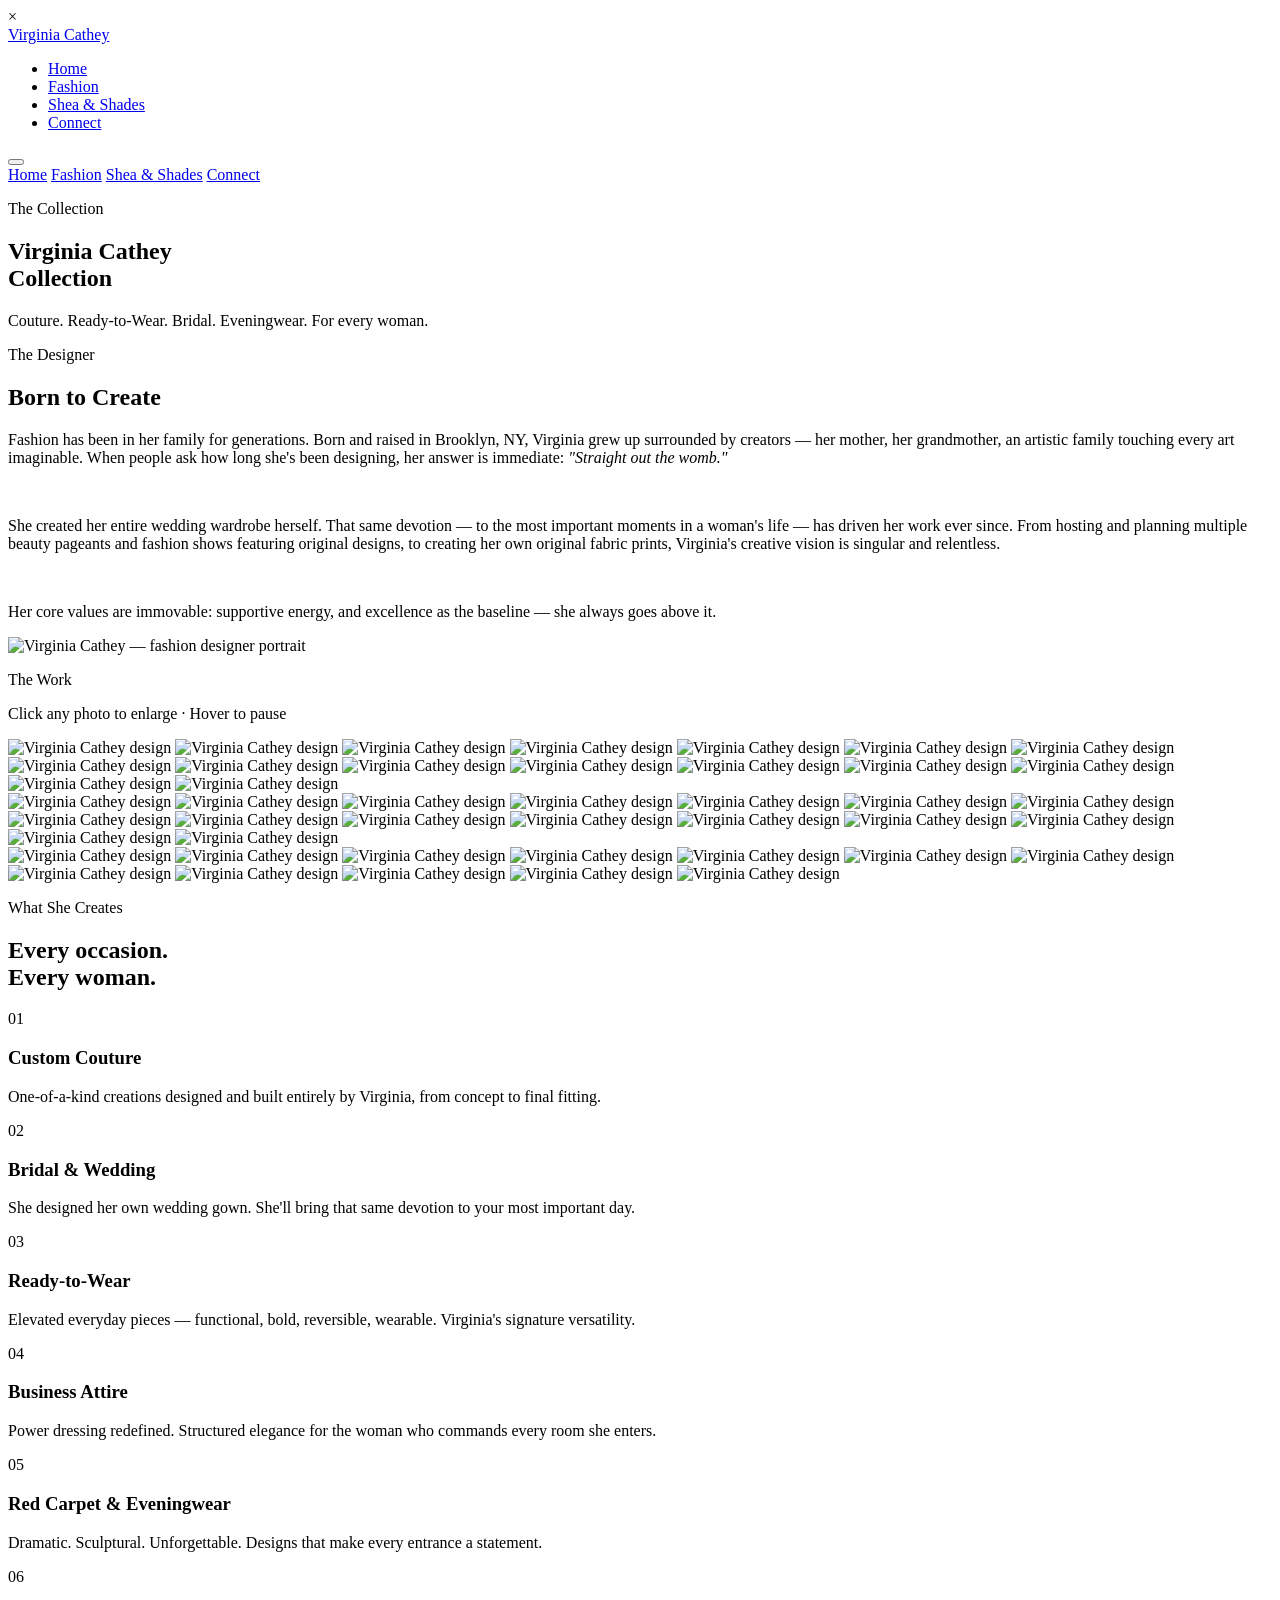
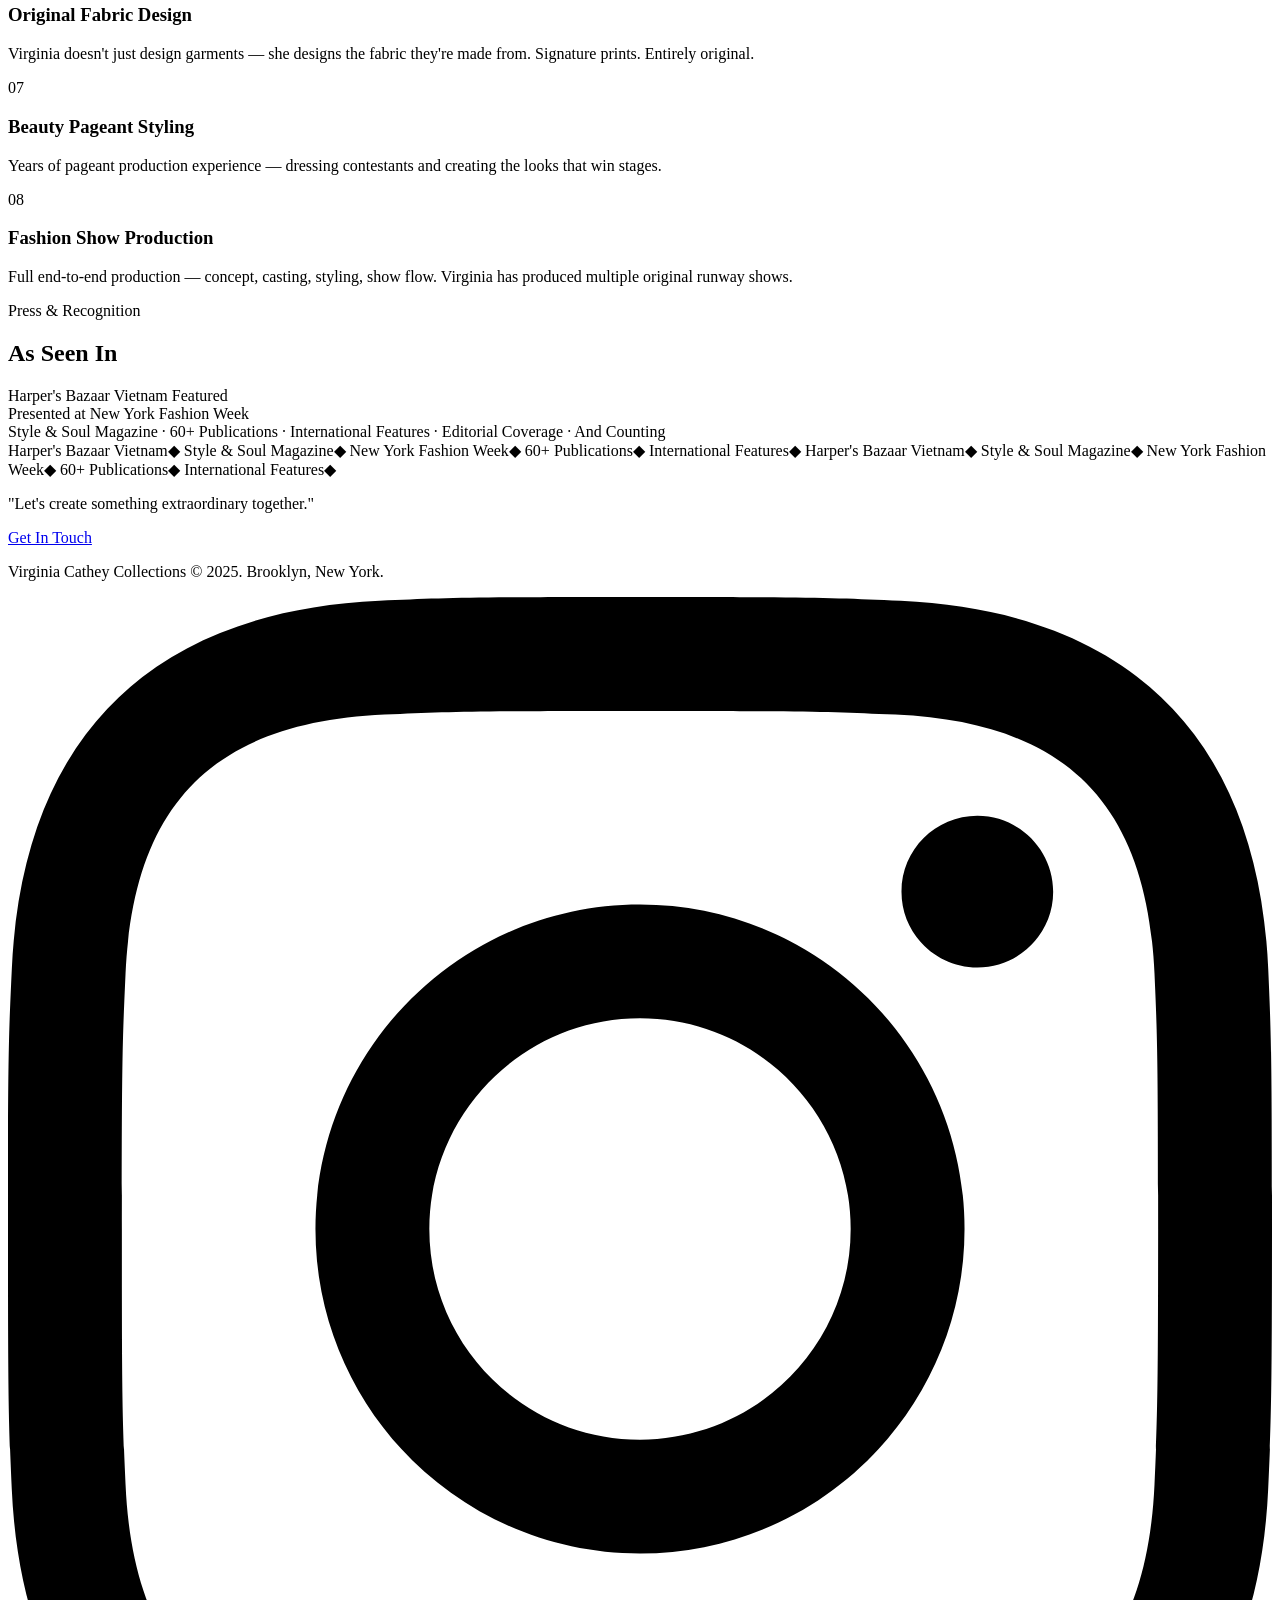
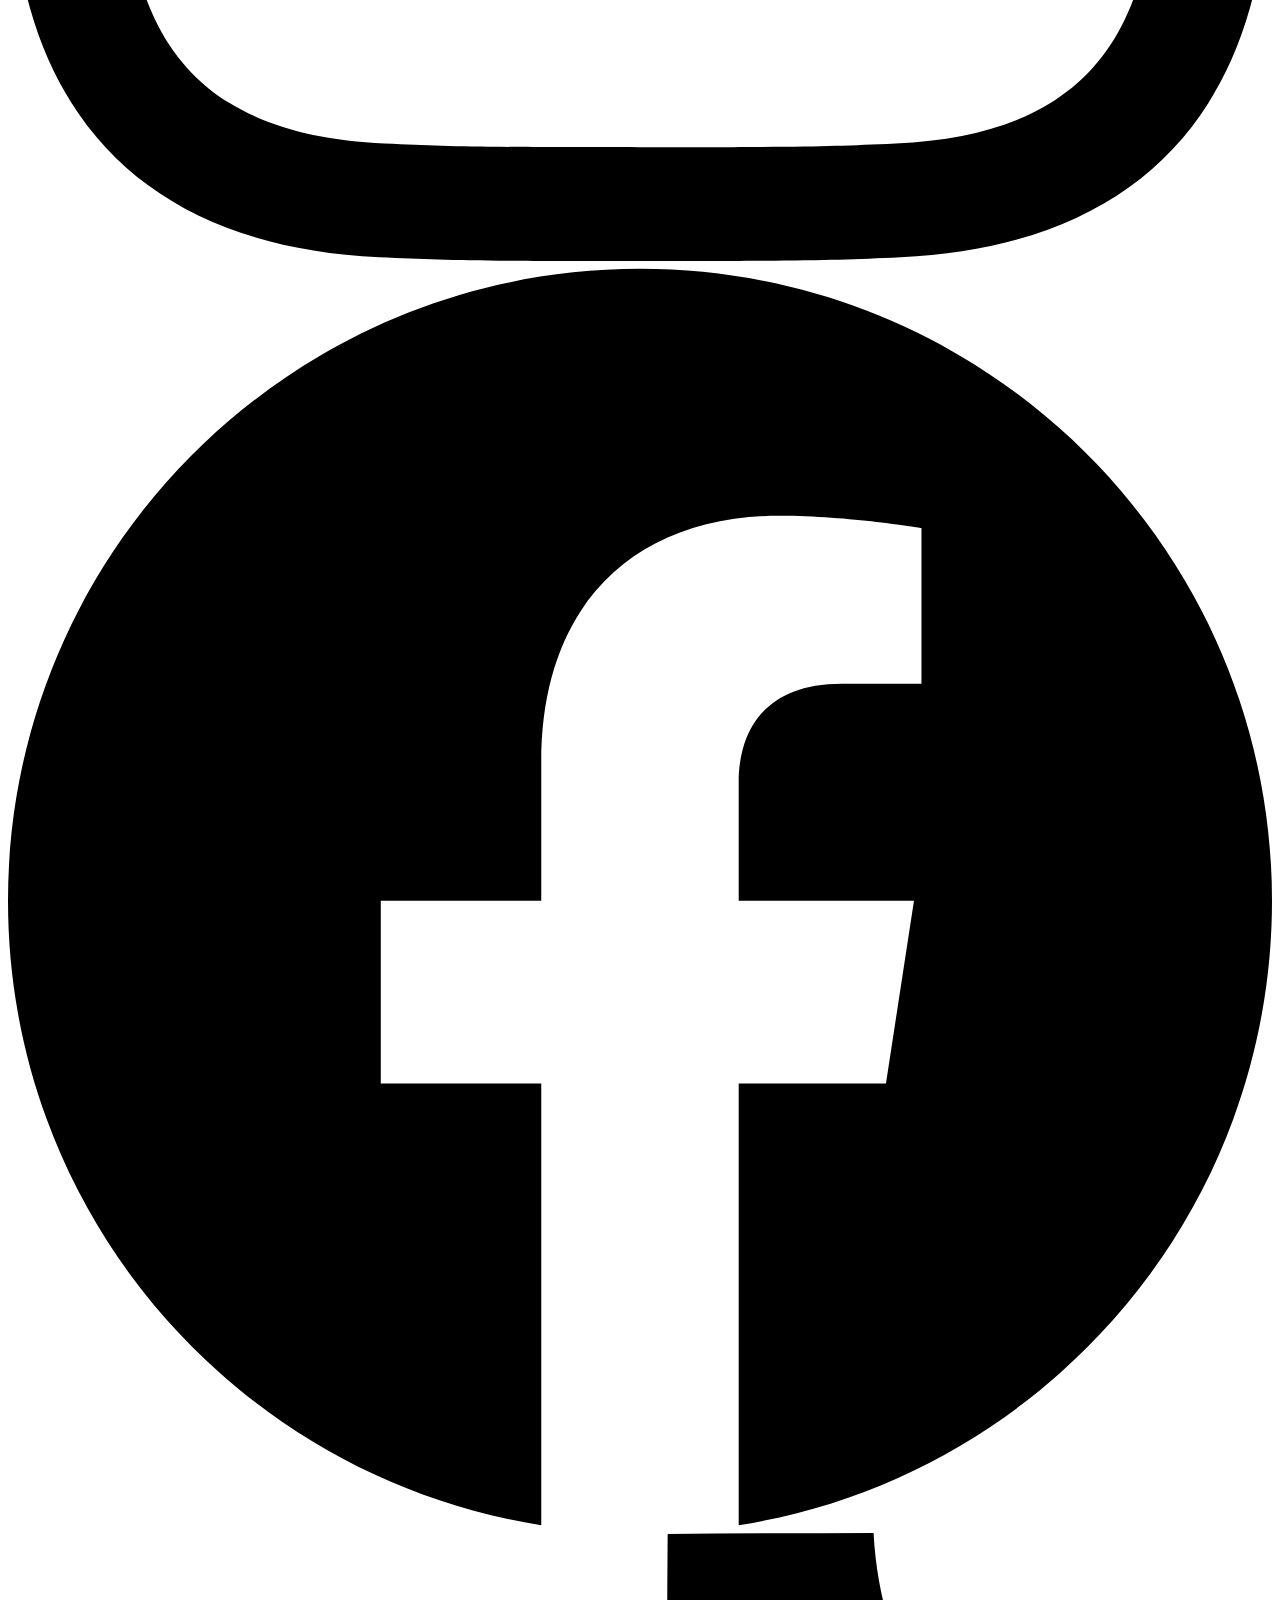
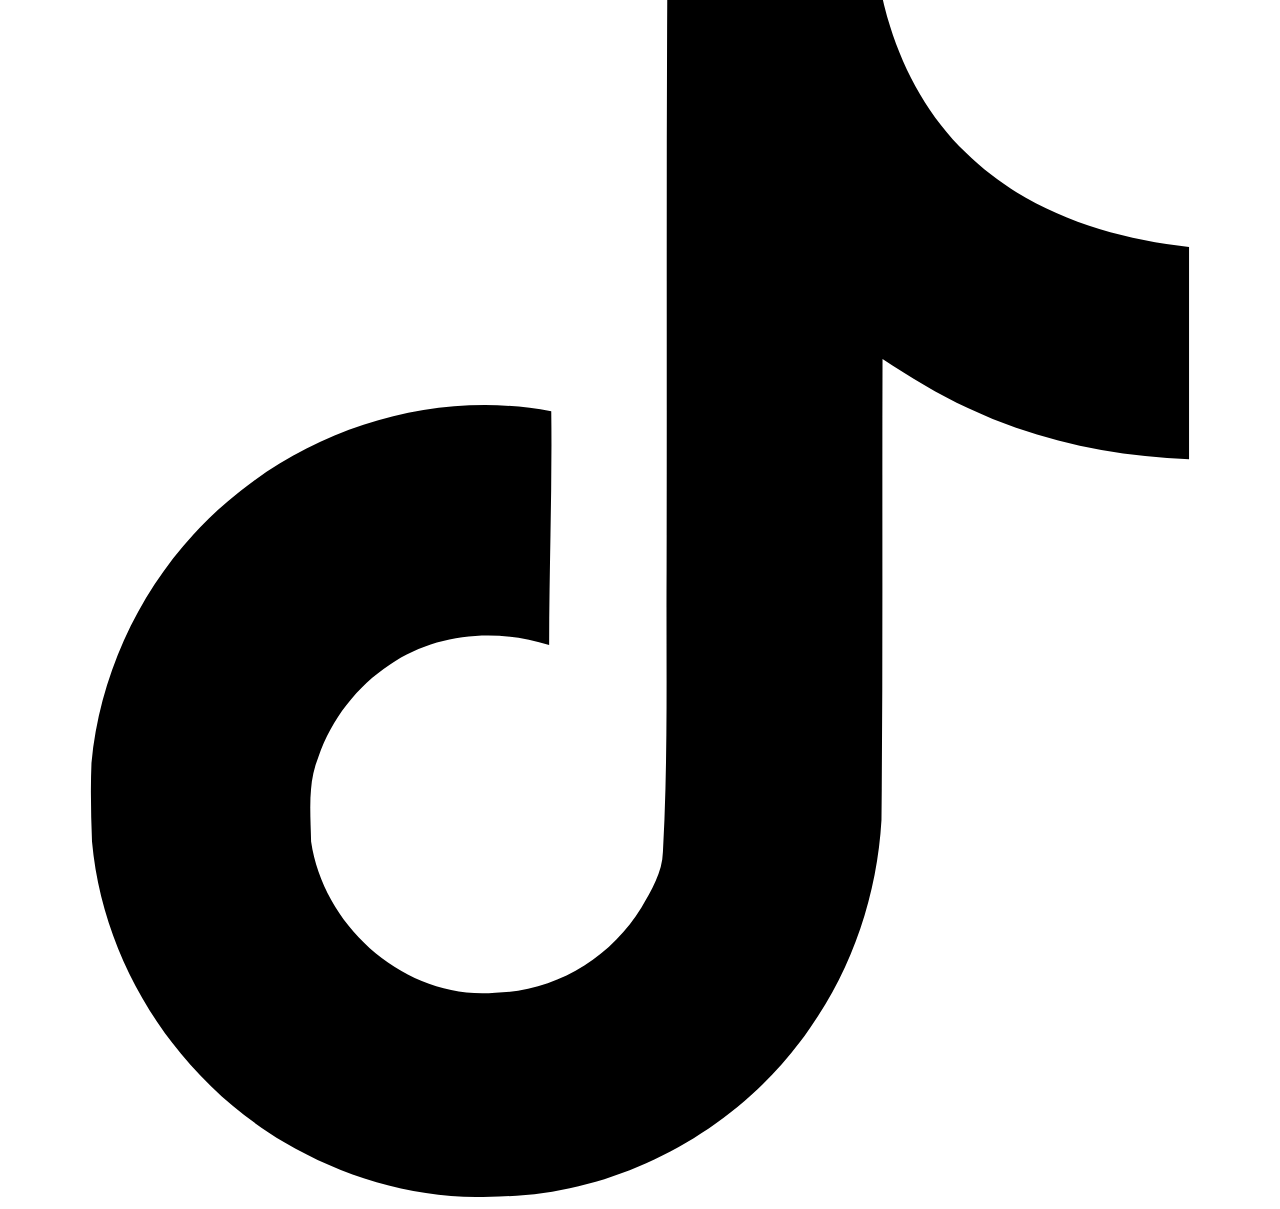
==== fashion.html @ 94f5d87c "Add files via upload" ====
<!DOCTYPE html>
<html lang="en">
<head>
  <meta charset="UTF-8">
  <meta name="viewport" content="width=device-width, initial-scale=1.0">
  <meta name="description" content="Virginia Cathey Collection — Couture, bridal, eveningwear, and ready-to-wear for every woman. Brooklyn-born. World-renowned.">
  <title>Fashion — Virginia Cathey Collections</title>
  <link rel="stylesheet" href="css/global.css">
  <link rel="stylesheet" href="css/fashion.css">
</head>
<body>

  <div id="cursor-dot"></div>
  <div id="cursor-ring"></div>

  <div class="lightbox" id="lightbox">
    <span class="lightbox-close" role="button" aria-label="Close">&times;</span>
    <img id="lightbox-img" src="" alt="">
  </div>

  <nav class="nav">
    <a href="index.html" class="nav-logo">Virginia Cathey</a>
    <ul class="nav-links">
      <li><a href="index.html">Home</a></li>
      <li><a href="fashion.html" class="active">Fashion</a></li>
      <li><a href="shea.html">Shea &amp; Shades</a></li>
      <li><a href="index.html#connect">Connect</a></li>
    </ul>
    <button class="nav-hamburger" aria-label="Open menu">
      <span></span><span></span><span></span>
    </button>
  </nav>

  <div class="nav-overlay">
    <a href="index.html">Home</a>
    <a href="fashion.html">Fashion</a>
    <a href="shea.html">Shea &amp; Shades</a>
    <a href="index.html#connect">Connect</a>
  </div>

  <!-- ══════════════════════════════════════
       FASHION HERO
  ══════════════════════════════════════ -->
  <section class="fashion-hero">
    <div class="fashion-hero-bg" style="background-image: url('assets/images/IMG_3991.JPG')"></div>
    <div class="fashion-hero-overlay"></div>
    <div class="fashion-hero-content">
      <p class="hero-eyebrow reveal">The Collection</p>
      <h1 class="fashion-hero-title reveal reveal-delay-2">Virginia Cathey<br>Collection</h1>
      <p class="fashion-hero-sub reveal reveal-delay-3">Couture. Ready-to-Wear. Bridal. Eveningwear. For every woman.</p>
    </div>
  </section>

  <!-- ══════════════════════════════════════
       THE DESIGNER
  ══════════════════════════════════════ -->
  <section class="section designer-section">
    <div class="section-inner designer-inner">
      <div class="designer-text reveal">
        <p class="section-label">The Designer</p>
        <h2 class="designer-heading">Born to Create</h2>
        <div class="gold-rule"></div>
        <p class="designer-body">Fashion has been in her family for generations. Born and raised in Brooklyn, NY, Virginia grew up surrounded by creators — her mother, her grandmother, an artistic family touching every art imaginable. When people ask how long she's been designing, her answer is immediate: <em>"Straight out the womb."</em></p>
        <br>
        <p class="designer-body">She created her entire wedding wardrobe herself. That same devotion — to the most important moments in a woman's life — has driven her work ever since. From hosting and planning multiple beauty pageants and fashion shows featuring original designs, to creating her own original fabric prints, Virginia's creative vision is singular and relentless.</p>
        <br>
        <p class="designer-body">Her core values are immovable: supportive energy, and excellence as the baseline — she always goes above it.</p>
      </div>
      <div class="designer-portrait reveal reveal-delay-2">
        <div class="designer-portrait-frame">
          <img src="assets/images/IMG_6523.jpeg" alt="Virginia Cathey — fashion designer portrait" loading="lazy">
          <div class="designer-portrait-accent"></div>
        </div>
      </div>
    </div>
  </section>

  <!-- ══════════════════════════════════════
       MARQUEE GALLERY
  ══════════════════════════════════════ -->
  <section class="gallery-section" id="gallery">
    <div class="gallery-label-row reveal">
      <p class="section-label">The Work</p>
      <p class="gallery-hint">Click any photo to enlarge · Hover to pause</p>
    </div>

    <!-- Row 1: scrolls LEFT -->
    <div class="marquee-row">
      <div class="marquee-track marquee-left">
        <img class="gallery-photo" src="assets/images/IMG_3991.JPG"  alt="Virginia Cathey design" loading="lazy">
        <img class="gallery-photo" src="assets/images/IMG_5039.JPG"  alt="Virginia Cathey design" loading="lazy">
        <img class="gallery-photo" src="assets/images/IMG_4577.jpeg" alt="Virginia Cathey design" loading="lazy">
        <img class="gallery-photo" src="assets/images/IMG_4434.jpeg" alt="Virginia Cathey design" loading="lazy">
        <img class="gallery-photo" src="assets/images/IMG_4264.JPG"  alt="Virginia Cathey design" loading="lazy">
        <img class="gallery-photo" src="assets/images/IMG_3753.jpeg" alt="Virginia Cathey design" loading="lazy">
        <img class="gallery-photo" src="assets/images/IMG_3337.JPG"  alt="Virginia Cathey design" loading="lazy">
        <img class="gallery-photo" src="assets/images/IMG_2475.JPG"  alt="Virginia Cathey design" loading="lazy">
        <!-- Duplicated for seamless loop -->
        <img class="gallery-photo" src="assets/images/IMG_3991.JPG"  alt="Virginia Cathey design" loading="lazy">
        <img class="gallery-photo" src="assets/images/IMG_5039.JPG"  alt="Virginia Cathey design" loading="lazy">
        <img class="gallery-photo" src="assets/images/IMG_4577.jpeg" alt="Virginia Cathey design" loading="lazy">
        <img class="gallery-photo" src="assets/images/IMG_4434.jpeg" alt="Virginia Cathey design" loading="lazy">
        <img class="gallery-photo" src="assets/images/IMG_4264.JPG"  alt="Virginia Cathey design" loading="lazy">
        <img class="gallery-photo" src="assets/images/IMG_3753.jpeg" alt="Virginia Cathey design" loading="lazy">
        <img class="gallery-photo" src="assets/images/IMG_3337.JPG"  alt="Virginia Cathey design" loading="lazy">
        <img class="gallery-photo" src="assets/images/IMG_2475.JPG"  alt="Virginia Cathey design" loading="lazy">
      </div>
    </div>

    <!-- Row 2: scrolls RIGHT -->
    <div class="marquee-row">
      <div class="marquee-track marquee-right">
        <img class="gallery-photo" src="assets/images/1a65c8bd-0a94-4dd0-aaab-ecb6b0c3fd19.JPG" alt="Virginia Cathey design" loading="lazy">
        <img class="gallery-photo" src="assets/images/IMG_8191.jpeg" alt="Virginia Cathey design" loading="lazy">
        <img class="gallery-photo" src="assets/images/IMG_3594.jpeg" alt="Virginia Cathey design" loading="lazy">
        <img class="gallery-photo" src="assets/images/IMG_3494.JPG"  alt="Virginia Cathey design" loading="lazy">
        <img class="gallery-photo" src="assets/images/IMG_1835.jpeg" alt="Virginia Cathey design" loading="lazy">
        <img class="gallery-photo" src="assets/images/IMG_1776.jpeg" alt="Virginia Cathey design" loading="lazy">
        <img class="gallery-photo" src="assets/images/IMG_1620.jpeg" alt="Virginia Cathey design" loading="lazy">
        <img class="gallery-photo" src="assets/images/IMG_1613.jpeg" alt="Virginia Cathey design" loading="lazy">
        <!-- Duplicated -->
        <img class="gallery-photo" src="assets/images/1a65c8bd-0a94-4dd0-aaab-ecb6b0c3fd19.JPG" alt="Virginia Cathey design" loading="lazy">
        <img class="gallery-photo" src="assets/images/IMG_8191.jpeg" alt="Virginia Cathey design" loading="lazy">
        <img class="gallery-photo" src="assets/images/IMG_3594.jpeg" alt="Virginia Cathey design" loading="lazy">
        <img class="gallery-photo" src="assets/images/IMG_3494.JPG"  alt="Virginia Cathey design" loading="lazy">
        <img class="gallery-photo" src="assets/images/IMG_1835.jpeg" alt="Virginia Cathey design" loading="lazy">
        <img class="gallery-photo" src="assets/images/IMG_1776.jpeg" alt="Virginia Cathey design" loading="lazy">
        <img class="gallery-photo" src="assets/images/IMG_1620.jpeg" alt="Virginia Cathey design" loading="lazy">
        <img class="gallery-photo" src="assets/images/IMG_1613.jpeg" alt="Virginia Cathey design" loading="lazy">
      </div>
    </div>

    <!-- Remaining photos in a bottom overflow row -->
    <div class="marquee-row">
      <div class="marquee-track marquee-left" style="animation-duration: 55s;">
        <img class="gallery-photo" src="assets/images/IMG_1801.jpeg" alt="Virginia Cathey design" loading="lazy">
        <img class="gallery-photo" src="assets/images/IMG_4974.jpeg" alt="Virginia Cathey design" loading="lazy">
        <img class="gallery-photo" src="assets/images/IMG_0297.JPG"  alt="Virginia Cathey design" loading="lazy">
        <img class="gallery-photo" src="assets/images/IMG_3575.jpeg" alt="Virginia Cathey design" loading="lazy">
        <img class="gallery-photo" src="assets/images/C0E4E6DD-88C8-44FE-81A4-0004A0794B04.JPG" alt="Virginia Cathey design" loading="lazy">
        <img class="gallery-photo" src="assets/images/8346041771743793870.JPG" alt="Virginia Cathey design" loading="lazy">
        <!-- Duplicated -->
        <img class="gallery-photo" src="assets/images/IMG_1801.jpeg" alt="Virginia Cathey design" loading="lazy">
        <img class="gallery-photo" src="assets/images/IMG_4974.jpeg" alt="Virginia Cathey design" loading="lazy">
        <img class="gallery-photo" src="assets/images/IMG_0297.JPG"  alt="Virginia Cathey design" loading="lazy">
        <img class="gallery-photo" src="assets/images/IMG_3575.jpeg" alt="Virginia Cathey design" loading="lazy">
        <img class="gallery-photo" src="assets/images/C0E4E6DD-88C8-44FE-81A4-0004A0794B04.JPG" alt="Virginia Cathey design" loading="lazy">
        <img class="gallery-photo" src="assets/images/8346041771743793870.JPG" alt="Virginia Cathey design" loading="lazy">
      </div>
    </div>
  </section>

  <!-- ══════════════════════════════════════
       WHAT SHE CREATES
  ══════════════════════════════════════ -->
  <section class="section services-section">
    <div class="section-inner">
      <div class="reveal">
        <p class="section-label">What She Creates</p>
        <h2 class="services-heading">Every occasion.<br>Every woman.</h2>
      </div>
      <div class="services-grid reveal reveal-delay-2">
        <div class="service-card">
          <span class="service-num">01</span>
          <h3 class="service-title">Custom Couture</h3>
          <p class="service-desc">One-of-a-kind creations designed and built entirely by Virginia, from concept to final fitting.</p>
        </div>
        <div class="service-card">
          <span class="service-num">02</span>
          <h3 class="service-title">Bridal &amp; Wedding</h3>
          <p class="service-desc">She designed her own wedding gown. She'll bring that same devotion to your most important day.</p>
        </div>
        <div class="service-card">
          <span class="service-num">03</span>
          <h3 class="service-title">Ready-to-Wear</h3>
          <p class="service-desc">Elevated everyday pieces — functional, bold, reversible, wearable. Virginia's signature versatility.</p>
        </div>
        <div class="service-card">
          <span class="service-num">04</span>
          <h3 class="service-title">Business Attire</h3>
          <p class="service-desc">Power dressing redefined. Structured elegance for the woman who commands every room she enters.</p>
        </div>
        <div class="service-card">
          <span class="service-num">05</span>
          <h3 class="service-title">Red Carpet &amp; Eveningwear</h3>
          <p class="service-desc">Dramatic. Sculptural. Unforgettable. Designs that make every entrance a statement.</p>
        </div>
        <div class="service-card">
          <span class="service-num">06</span>
          <h3 class="service-title">Original Fabric Design</h3>
          <p class="service-desc">Virginia doesn't just design garments — she designs the fabric they're made from. Signature prints. Entirely original.</p>
        </div>
        <div class="service-card">
          <span class="service-num">07</span>
          <h3 class="service-title">Beauty Pageant Styling</h3>
          <p class="service-desc">Years of pageant production experience — dressing contestants and creating the looks that win stages.</p>
        </div>
        <div class="service-card">
          <span class="service-num">08</span>
          <h3 class="service-title">Fashion Show Production</h3>
          <p class="service-desc">Full end-to-end production — concept, casting, styling, show flow. Virginia has produced multiple original runway shows.</p>
        </div>
      </div>
    </div>
  </section>

  <!-- ══════════════════════════════════════
       PRESS & RECOGNITION
  ══════════════════════════════════════ -->
  <section class="section press-section">
    <div class="section-inner">
      <div class="reveal">
        <p class="section-label">Press &amp; Recognition</p>
        <h2 class="press-heading">As Seen In</h2>
      </div>
      <div class="press-featured reveal reveal-delay-2">
        <div class="press-hero-feature">
          <span class="press-hero-name">Harper's Bazaar Vietnam</span>
          <span class="press-hero-badge">Featured</span>
        </div>
        <div class="press-nyfw">
          <span class="press-nyfw-label">Presented at</span>
          <span class="press-nyfw-name">New York Fashion Week</span>
        </div>
      </div>
      <div class="press-list reveal reveal-delay-3">
        <span>Style &amp; Soul Magazine</span>
        <span class="sep">·</span>
        <span>60+ Publications</span>
        <span class="sep">·</span>
        <span>International Features</span>
        <span class="sep">·</span>
        <span>Editorial Coverage</span>
        <span class="sep">·</span>
        <span>And Counting</span>
      </div>
    </div>
  </section>

  <!-- Press Ticker -->
  <div class="press-ticker">
    <div class="press-ticker-inner">
      <span>Harper's Bazaar Vietnam</span><span class="sep">◆</span>
      <span>Style &amp; Soul Magazine</span><span class="sep">◆</span>
      <span>New York Fashion Week</span><span class="sep">◆</span>
      <span>60+ Publications</span><span class="sep">◆</span>
      <span>International Features</span><span class="sep">◆</span>
      <span>Harper's Bazaar Vietnam</span><span class="sep">◆</span>
      <span>Style &amp; Soul Magazine</span><span class="sep">◆</span>
      <span>New York Fashion Week</span><span class="sep">◆</span>
      <span>60+ Publications</span><span class="sep">◆</span>
      <span>International Features</span><span class="sep">◆</span>
    </div>
  </div>

  <!-- Contact Bar -->
  <section class="contact-bar" id="connect">
    <p class="contact-bar-quote">"Let's create something extraordinary together."</p>
    <a href="mailto:virginiacathycollections@gmail.com" class="btn btn-gold"><span>Get In Touch</span></a>
  </section>

  <footer class="footer">
    <p class="footer-copy">Virginia Cathey Collections &copy; 2025. Brooklyn, New York.</p>
    <div class="footer-socials">
      <a href="https://www.instagram.com/virginiacatheycollections" target="_blank" rel="noopener" aria-label="Instagram">
        <svg viewBox="0 0 24 24"><path d="M12 2.163c3.204 0 3.584.012 4.85.07 3.252.148 4.771 1.691 4.919 4.919.058 1.265.069 1.645.069 4.849 0 3.205-.012 3.584-.069 4.849-.149 3.225-1.664 4.771-4.919 4.919-1.266.058-1.644.07-4.85.07-3.204 0-3.584-.012-4.849-.07-3.26-.149-4.771-1.699-4.919-4.92-.058-1.265-.07-1.644-.07-4.849 0-3.204.013-3.583.07-4.849.149-3.227 1.664-4.771 4.919-4.919 1.266-.057 1.645-.069 4.849-.069zm0-2.163c-3.259 0-3.667.014-4.947.072-4.358.2-6.78 2.618-6.98 6.98-.059 1.281-.073 1.689-.073 4.948 0 3.259.014 3.668.072 4.948.2 4.358 2.618 6.78 6.98 6.98 1.281.058 1.689.072 4.948.072 3.259 0 3.668-.014 4.948-.072 4.354-.2 6.782-2.618 6.979-6.98.059-1.28.073-1.689.073-4.948 0-3.259-.014-3.667-.072-4.947-.196-4.354-2.617-6.78-6.979-6.98-1.281-.059-1.69-.073-4.949-.073zm0 5.838c-3.403 0-6.162 2.759-6.162 6.162s2.759 6.163 6.162 6.163 6.162-2.759 6.162-6.163c0-3.403-2.759-6.162-6.162-6.162zm0 10.162c-2.209 0-4-1.79-4-4 0-2.209 1.791-4 4-4s4 1.791 4 4c0 2.21-1.791 4-4 4zm6.406-11.845c-.796 0-1.441.645-1.441 1.44s.645 1.44 1.441 1.44c.795 0 1.439-.645 1.439-1.44s-.644-1.44-1.439-1.44z"/></svg>
      </a>
      <a href="https://www.facebook.com/share/1MAkK8qsHK/" target="_blank" rel="noopener" aria-label="Facebook">
        <svg viewBox="0 0 24 24"><path d="M24 12.073c0-6.627-5.373-12-12-12s-12 5.373-12 12c0 5.99 4.388 10.954 10.125 11.854v-8.385H7.078v-3.47h3.047V9.43c0-3.007 1.792-4.669 4.533-4.669 1.312 0 2.686.235 2.686.235v2.953H15.83c-1.491 0-1.956.925-1.956 1.874v2.25h3.328l-.532 3.47h-2.796v8.385C19.612 23.027 24 18.062 24 12.073z"/></svg>
      </a>
      <a href="https://www.tiktok.com/@virginiacathey" target="_blank" rel="noopener" aria-label="TikTok">
        <svg viewBox="0 0 24 24"><path d="M12.525.02c1.31-.02 2.61-.01 3.91-.02.08 1.53.63 3.09 1.75 4.17 1.12 1.11 2.7 1.62 4.24 1.79v4.03c-1.44-.05-2.89-.35-4.2-.97-.57-.26-1.1-.59-1.62-.93-.01 2.92.01 5.84-.02 8.75-.08 1.4-.54 2.79-1.35 3.94-1.31 1.92-3.58 3.17-5.91 3.21-1.43.08-2.86-.31-4.08-1.03-2.02-1.19-3.44-3.37-3.65-5.71-.02-.5-.03-1-.01-1.49.18-1.9 1.12-3.72 2.58-4.96 1.66-1.44 3.98-2.13 6.15-1.72.02 1.48-.04 2.96-.04 4.44-.99-.32-2.15-.23-3.02.37-.63.41-1.11 1.04-1.36 1.75-.21.51-.15 1.07-.14 1.61.24 1.64 1.82 3.02 3.5 2.87 1.12-.01 2.19-.66 2.77-1.61.19-.33.4-.67.41-1.06.1-1.79.06-3.57.07-5.36.01-4.03-.01-8.05.02-12.07z"/></svg>
      </a>
    </div>
  </footer>

  <script src="js/global.js"></script>
  <script src="js/fashion.js"></script>
</body>
</html>
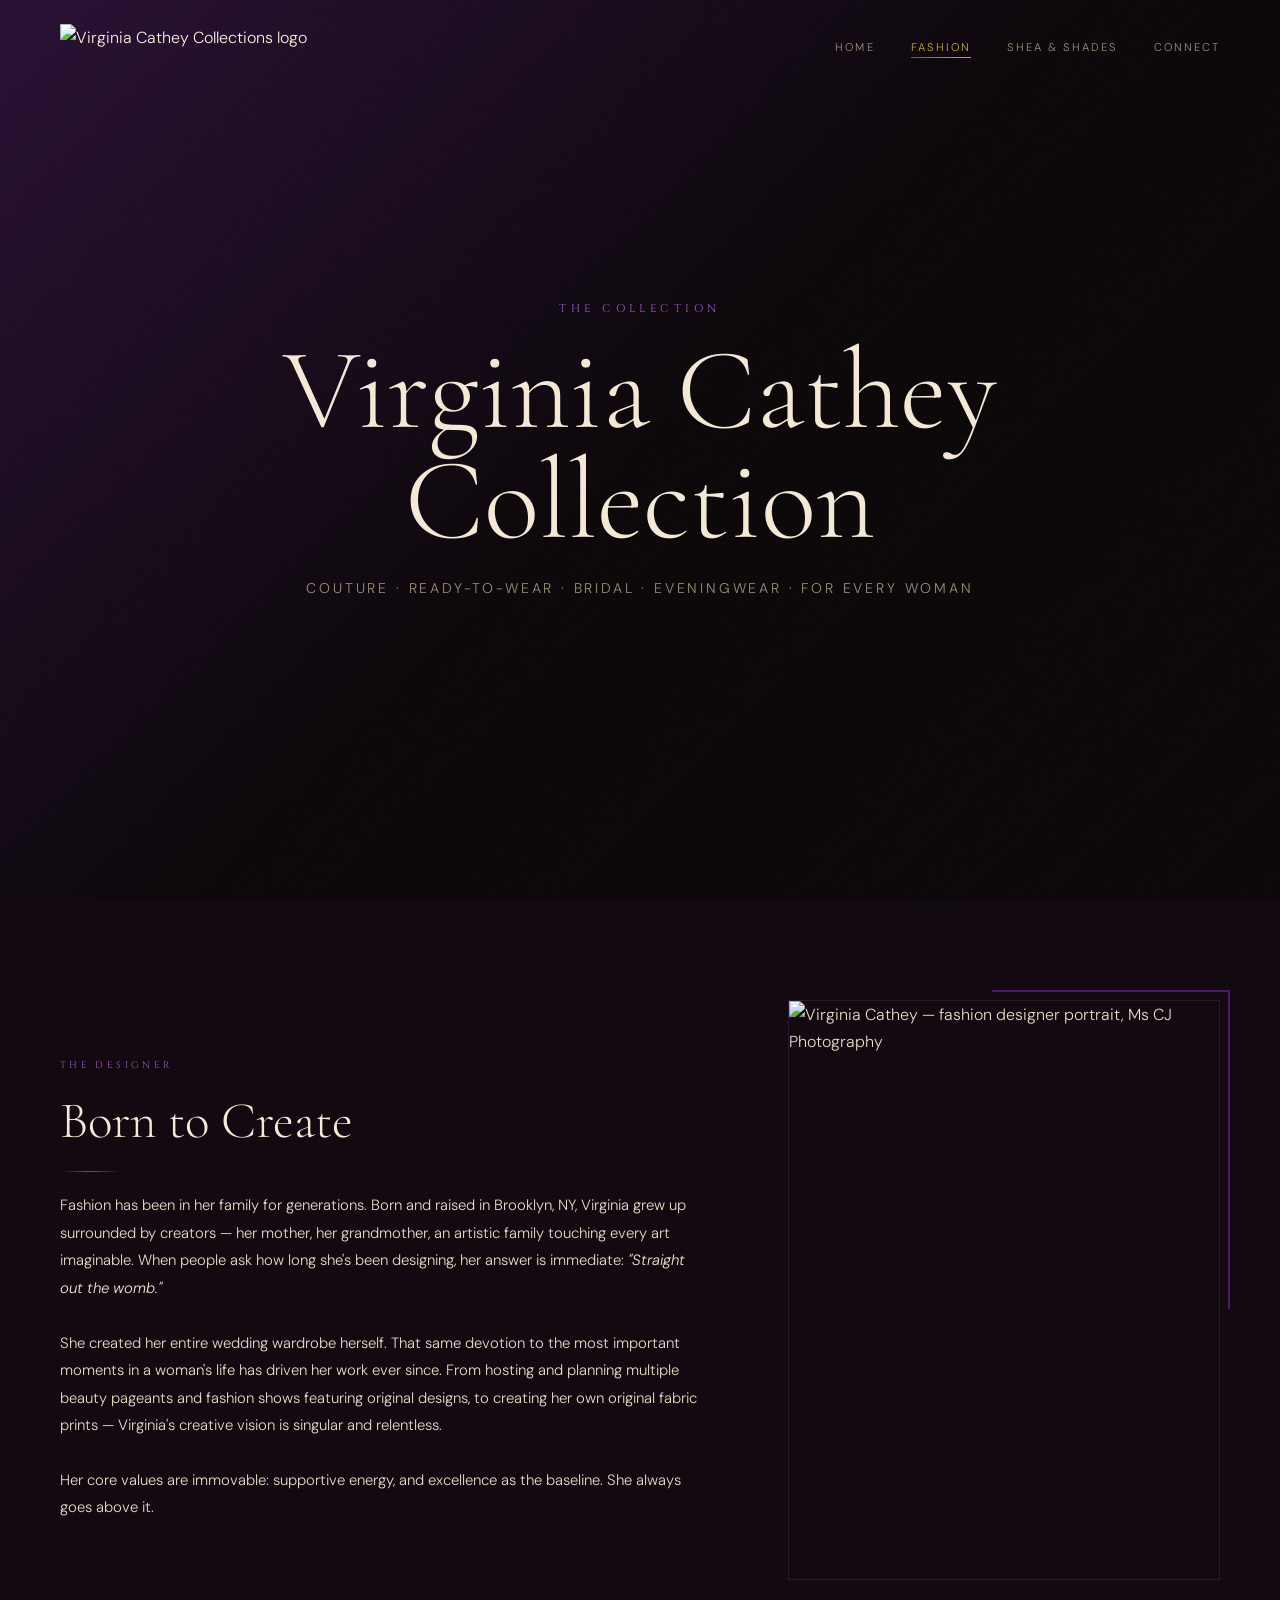
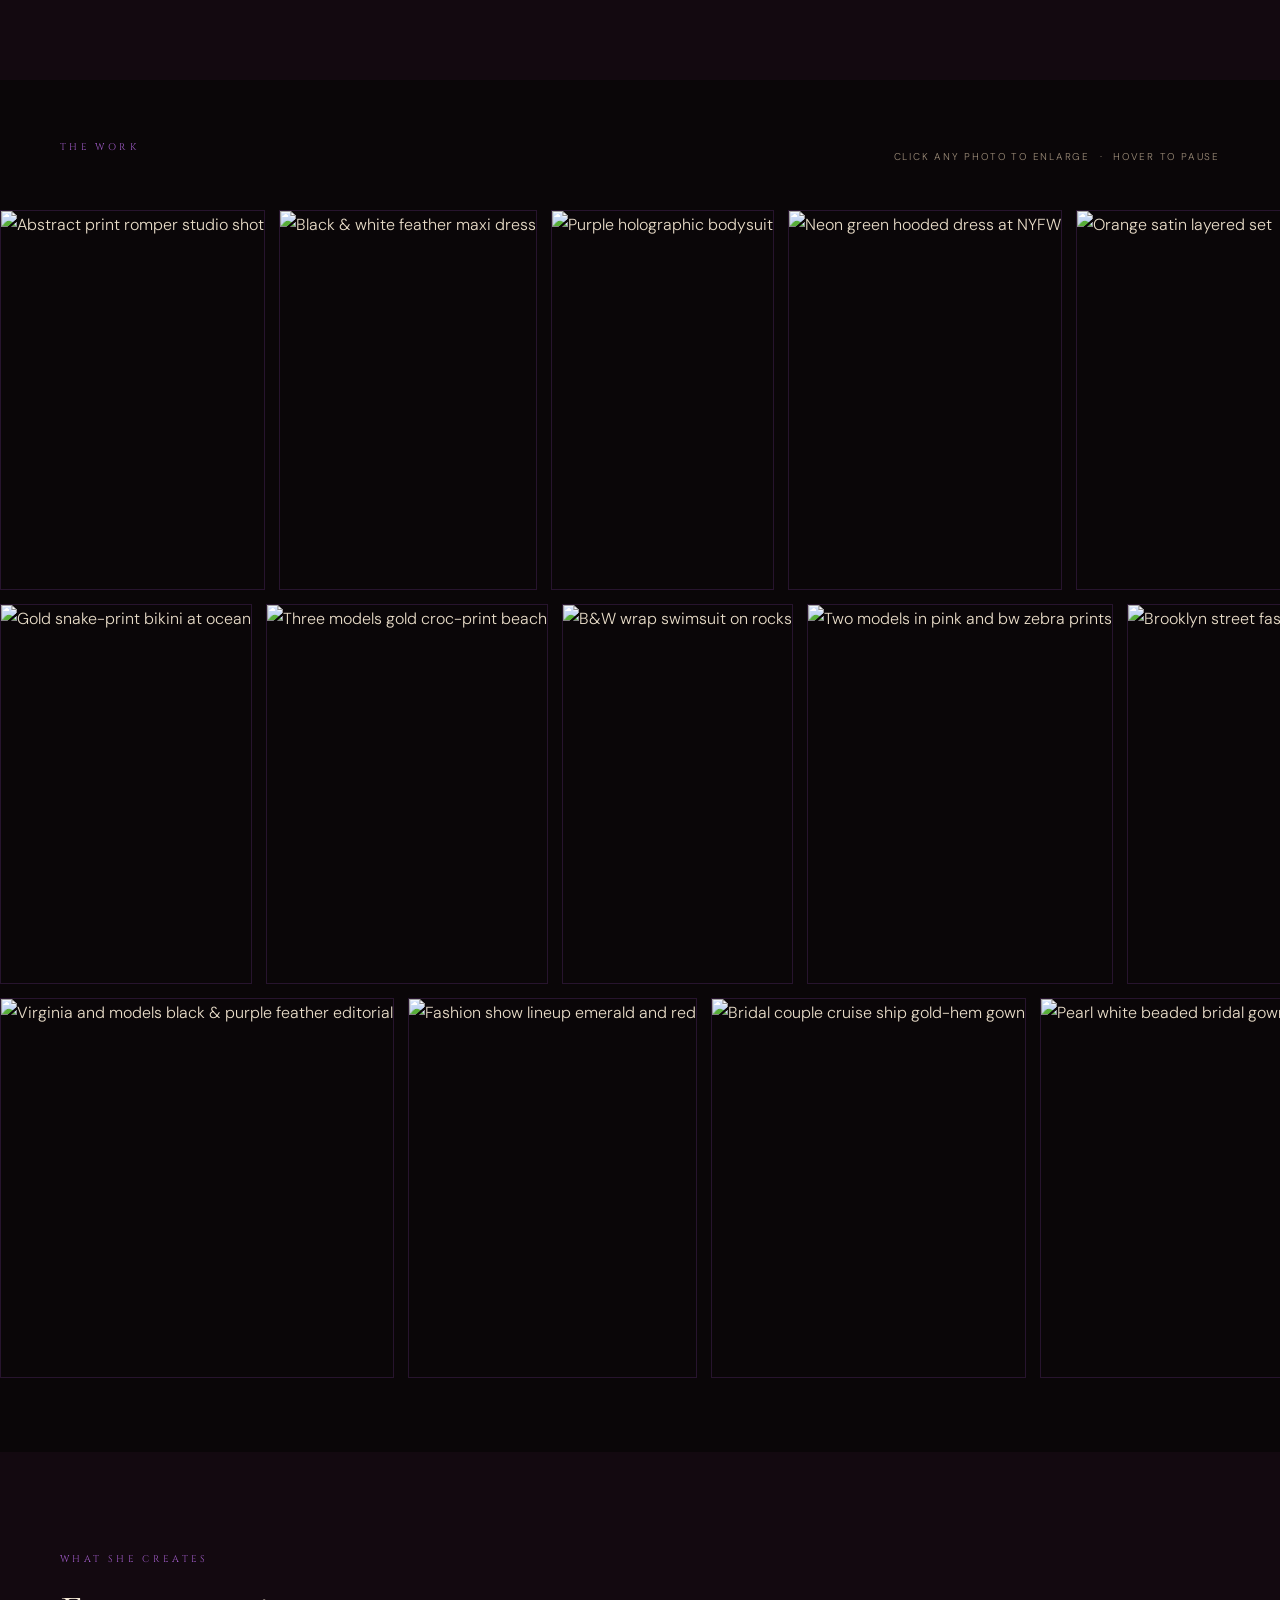
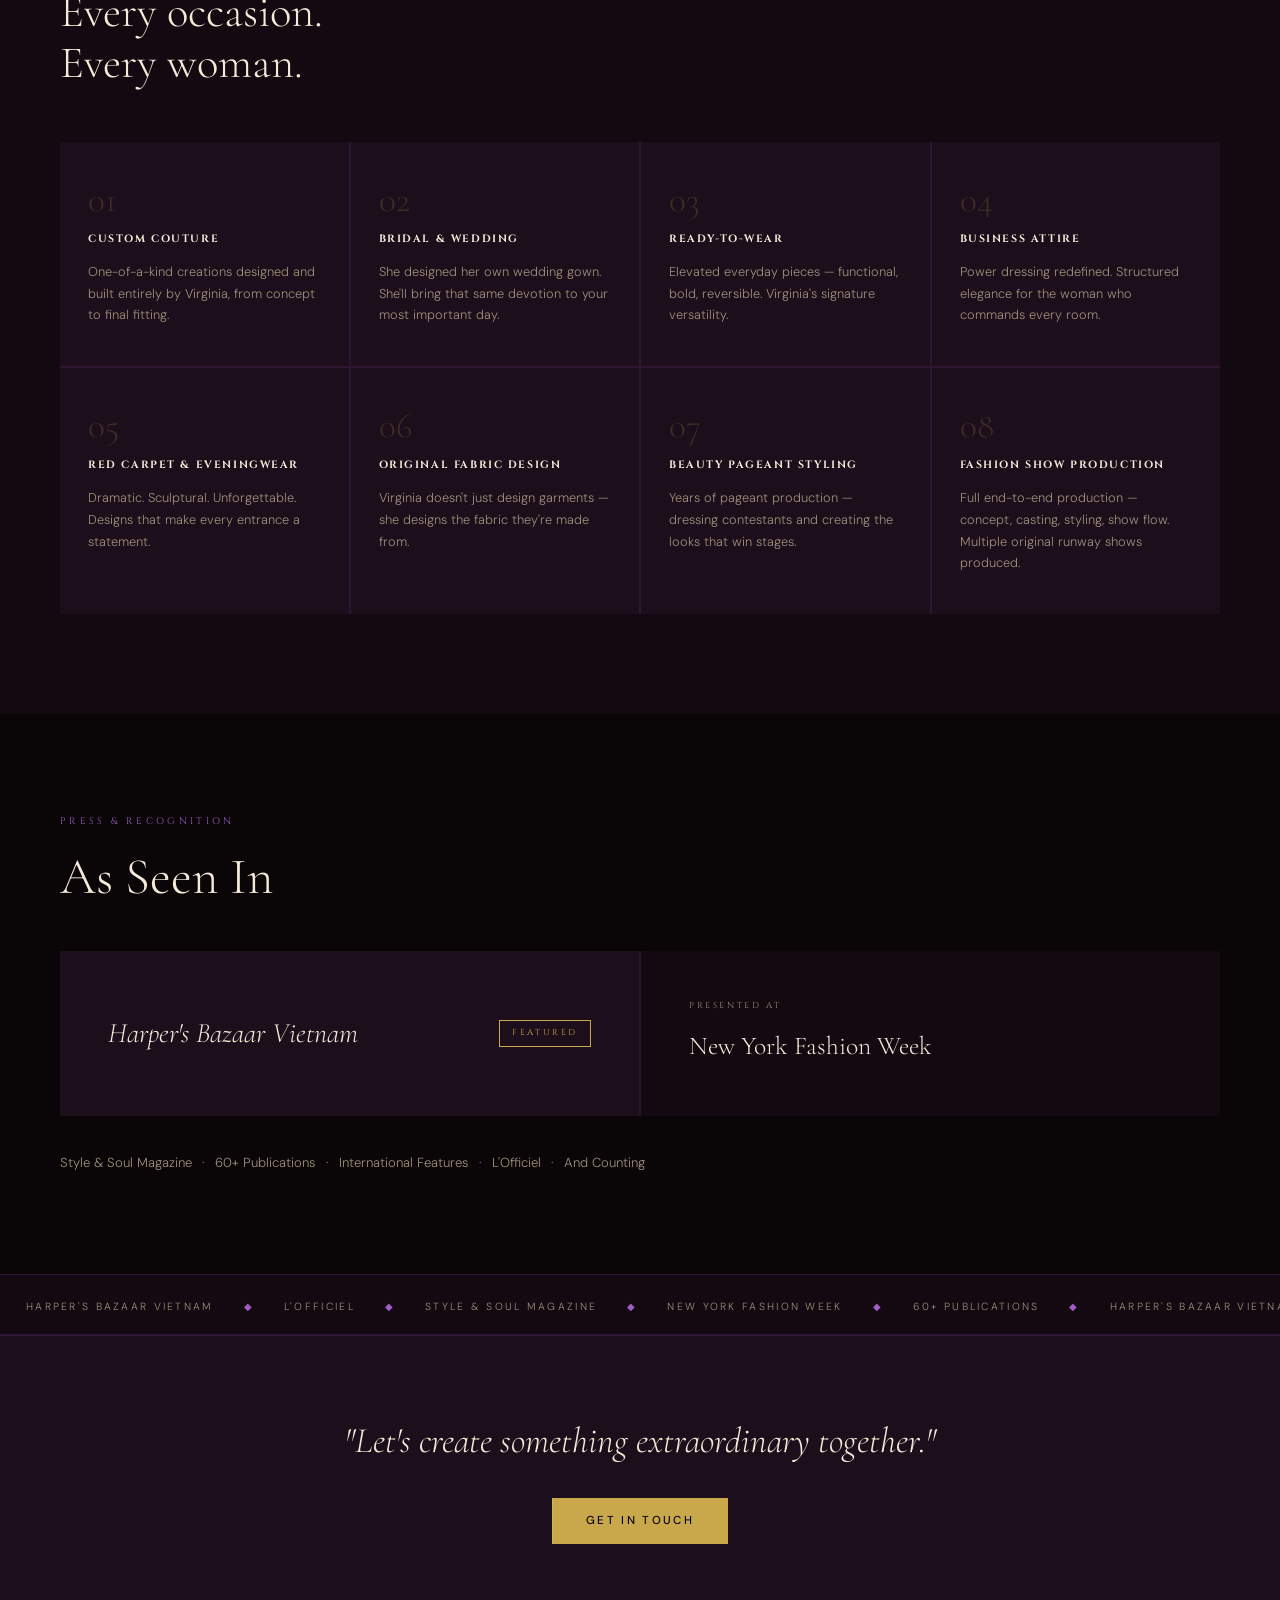
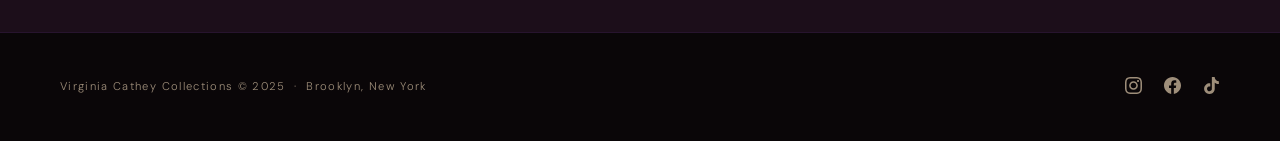
==== commit e9219ec9: "Add files via upload" ====
--- a/fashion.html
+++ b/fashion.html
@@ -3,278 +3,264 @@
 <head>
   <meta charset="UTF-8">
   <meta name="viewport" content="width=device-width, initial-scale=1.0">
-  <meta name="description" content="Virginia Cathey Collection — Couture, bridal, eveningwear, and ready-to-wear for every woman. Brooklyn-born. World-renowned.">
+  <meta name="description" content="Virginia Cathey Collection — Couture, bridal, eveningwear and ready-to-wear for every woman.">
   <title>Fashion — Virginia Cathey Collections</title>
-  <link rel="stylesheet" href="css/global.css">
-  <link rel="stylesheet" href="css/fashion.css">
+  <link rel="stylesheet" href="style.css">
 </head>
 <body>
 
-  <div id="cursor-dot"></div>
-  <div id="cursor-ring"></div>
-
-  <div class="lightbox" id="lightbox">
-    <span class="lightbox-close" role="button" aria-label="Close">&times;</span>
-    <img id="lightbox-img" src="" alt="">
-  </div>
-
-  <nav class="nav">
-    <a href="index.html" class="nav-logo">Virginia Cathey</a>
+  <div class="lightbox" id="lb">
+    <span class="lb-close" id="lb-close">&times;</span>
+    <img id="lb-img" src="" alt="">
+  </div>
+
+  <nav class="nav" id="nav">
+    <a href="index.html" class="nav-logo">
+      <img src="assets/logos/vc-logo.png" alt="Virginia Cathey Collections logo">
+    </a>
     <ul class="nav-links">
       <li><a href="index.html">Home</a></li>
       <li><a href="fashion.html" class="active">Fashion</a></li>
       <li><a href="shea.html">Shea &amp; Shades</a></li>
       <li><a href="index.html#connect">Connect</a></li>
     </ul>
-    <button class="nav-hamburger" aria-label="Open menu">
+    <button class="nav-burger" id="burger" aria-label="Menu">
       <span></span><span></span><span></span>
     </button>
   </nav>
-
-  <div class="nav-overlay">
+  <div class="nav-mobile" id="nav-mobile">
     <a href="index.html">Home</a>
     <a href="fashion.html">Fashion</a>
     <a href="shea.html">Shea &amp; Shades</a>
     <a href="index.html#connect">Connect</a>
   </div>
 
-  <!-- ══════════════════════════════════════
-       FASHION HERO
-  ══════════════════════════════════════ -->
-  <section class="fashion-hero">
-    <div class="fashion-hero-bg" style="background-image: url('assets/images/IMG_3991.JPG')"></div>
-    <div class="fashion-hero-overlay"></div>
-    <div class="fashion-hero-content">
-      <p class="hero-eyebrow reveal">The Collection</p>
-      <h1 class="fashion-hero-title reveal reveal-delay-2">Virginia Cathey<br>Collection</h1>
-      <p class="fashion-hero-sub reveal reveal-delay-3">Couture. Ready-to-Wear. Bridal. Eveningwear. For every woman.</p>
-    </div>
-  </section>
-
-  <!-- ══════════════════════════════════════
-       THE DESIGNER
-  ══════════════════════════════════════ -->
-  <section class="section designer-section">
-    <div class="section-inner designer-inner">
-      <div class="designer-text reveal">
+  <!-- ══ FASHION HERO ═══════════════════════════════════════ -->
+  <!--
+    IMG_4264: L'Officiel magazine editorial — deep blue/purple sequin gown,
+    rocks and sky. Dramatic, press-worthy, sets the tone perfectly.
+  -->
+  <section class="page-hero">
+    <div class="page-hero-bg" id="parallax-bg"
+         style="background-image:url('assets/images/IMG_4264.JPG'); background-position:center 30%;"></div>
+    <div class="page-hero-overlay" style="background:linear-gradient(135deg,rgba(75,26,106,.45) 0%,rgba(10,6,8,.35) 50%,rgba(10,6,8,.8) 100%)"></div>
+    <div class="page-hero-content">
+      <p class="page-hero-eyebrow reveal">The Collection</p>
+      <h1 class="page-hero-title reveal d2">Virginia Cathey<br>Collection</h1>
+      <p class="page-hero-sub reveal d3">Couture · Ready-to-Wear · Bridal · Eveningwear · For every woman</p>
+    </div>
+  </section>
+
+  <!-- ══ THE DESIGNER ═══════════════════════════════════════ -->
+  <!--
+    Designer portrait: IMG_6523 — Virginia seated on wood block, colorful print dress,
+    signature round glasses, Ms CJ Photography. Official portrait energy.
+  -->
+  <section class="section" style="background:var(--bg-alt)">
+    <div class="wrap designer-grid">
+      <div class="reveal">
         <p class="section-label">The Designer</p>
-        <h2 class="designer-heading">Born to Create</h2>
-        <div class="gold-rule"></div>
-        <p class="designer-body">Fashion has been in her family for generations. Born and raised in Brooklyn, NY, Virginia grew up surrounded by creators — her mother, her grandmother, an artistic family touching every art imaginable. When people ask how long she's been designing, her answer is immediate: <em>"Straight out the womb."</em></p>
+        <h2 class="h-serif" style="font-size:clamp(2.2rem,4vw,3.6rem); margin-bottom:18px">Born to Create</h2>
+        <div class="rule-purple"></div>
+        <p class="body-text">
+          Fashion has been in her family for generations. Born and raised in Brooklyn, NY, Virginia
+          grew up surrounded by creators — her mother, her grandmother, an artistic family touching
+          every art imaginable. When people ask how long she's been designing, her answer is immediate:
+          <em>"Straight out the womb."</em>
+        </p>
         <br>
-        <p class="designer-body">She created her entire wedding wardrobe herself. That same devotion — to the most important moments in a woman's life — has driven her work ever since. From hosting and planning multiple beauty pageants and fashion shows featuring original designs, to creating her own original fabric prints, Virginia's creative vision is singular and relentless.</p>
+        <p class="body-text">
+          She created her entire wedding wardrobe herself. That same devotion to the most important
+          moments in a woman's life has driven her work ever since. From hosting and planning multiple
+          beauty pageants and fashion shows featuring original designs, to creating her own original
+          fabric prints — Virginia's creative vision is singular and relentless.
+        </p>
         <br>
-        <p class="designer-body">Her core values are immovable: supportive energy, and excellence as the baseline — she always goes above it.</p>
-      </div>
-      <div class="designer-portrait reveal reveal-delay-2">
-        <div class="designer-portrait-frame">
-          <img src="assets/images/IMG_6523.jpeg" alt="Virginia Cathey — fashion designer portrait" loading="lazy">
-          <div class="designer-portrait-accent"></div>
+        <p class="body-text">
+          Her core values are immovable: supportive energy, and excellence as the baseline.
+          She always goes above it.
+        </p>
+      </div>
+      <div class="reveal d2">
+        <div class="designer-frame">
+          <img src="assets/images/IMG_6523.jpeg" alt="Virginia Cathey — fashion designer portrait, Ms CJ Photography" loading="lazy">
+          <div class="designer-accent"></div>
         </div>
       </div>
     </div>
   </section>
 
-  <!-- ══════════════════════════════════════
-       MARQUEE GALLERY
-  ══════════════════════════════════════ -->
-  <section class="gallery-section" id="gallery">
-    <div class="gallery-label-row reveal">
+  <!-- ══ MARQUEE GALLERY ════════════════════════════════════ -->
+  <!--
+    Photo assignments by row:
+
+    ROW 1 (scrolls left) — Studio / clean editorial shots:
+      IMG_3991: Orange/purple abstract romper, white bg, model posing — clean studio look
+      IMG_4577: B&W feather maxi dress + black cape, wall bg — dramatic editorial
+      IMG_1835: Purple holographic bodysuit — signature VC purple
+      IMG_4434: Neon green hooded dress, NYFW backdrop — press moment
+      IMG_0297: Orange satin layered set, early work — archival range
+      IMG_4974: Colorful bodysuit jumpsuit, park — bold print
+
+    ROW 2 (scrolls right) — Outdoor / event / runway:
+      IMG_1776: Gold snake-print bikini, ocean — golden hour energy
+      IMG_1620: Three models, gold croc-print beach night — cohesive collection
+      IMG_1613: B&W wrap swimsuit, rocks, ocean — editorial mood
+      IMG_1801: Two models, pink/bw zebra prints, afros — joyful & diverse
+      IMG_3494: Brooklyn street — couple in print looks — hometown roots
+      IMG_3594: Runway show, black mesh bodysuit & cape — performance
+
+    ROW 3 (scrolls left, slower) — Group / celebration / bridal:
+      IMG_5039: Virginia + models, black & purple feather look — showstopper
+      IMG_3753: Full fashion show lineup, emerald/red — range
+      IMG_2475: Bridal couple on cruise ship, gold-hem gown — bridal work
+      IMG_8191: Pearl/white beaded bridal gown + cape — showpiece
+      8346041771743793870: Virginia in her own wedding gown — origin story
+      IMG_3575: Runway show, mother+daughters in matching black/white — legacy
+      1a65c8bd: Group beach resort shot — lifestyle/resort wear
+  -->
+  <div class="gallery-wrap">
+    <div class="gallery-header reveal">
       <p class="section-label">The Work</p>
-      <p class="gallery-hint">Click any photo to enlarge · Hover to pause</p>
-    </div>
-
-    <!-- Row 1: scrolls LEFT -->
+      <p class="gallery-hint">Click any photo to enlarge &nbsp;·&nbsp; Hover to pause</p>
+    </div>
+
     <div class="marquee-row">
-      <div class="marquee-track marquee-left">
-        <img class="gallery-photo" src="assets/images/IMG_3991.JPG"  alt="Virginia Cathey design" loading="lazy">
-        <img class="gallery-photo" src="assets/images/IMG_5039.JPG"  alt="Virginia Cathey design" loading="lazy">
-        <img class="gallery-photo" src="assets/images/IMG_4577.jpeg" alt="Virginia Cathey design" loading="lazy">
-        <img class="gallery-photo" src="assets/images/IMG_4434.jpeg" alt="Virginia Cathey design" loading="lazy">
-        <img class="gallery-photo" src="assets/images/IMG_4264.JPG"  alt="Virginia Cathey design" loading="lazy">
-        <img class="gallery-photo" src="assets/images/IMG_3753.jpeg" alt="Virginia Cathey design" loading="lazy">
-        <img class="gallery-photo" src="assets/images/IMG_3337.JPG"  alt="Virginia Cathey design" loading="lazy">
-        <img class="gallery-photo" src="assets/images/IMG_2475.JPG"  alt="Virginia Cathey design" loading="lazy">
-        <!-- Duplicated for seamless loop -->
-        <img class="gallery-photo" src="assets/images/IMG_3991.JPG"  alt="Virginia Cathey design" loading="lazy">
-        <img class="gallery-photo" src="assets/images/IMG_5039.JPG"  alt="Virginia Cathey design" loading="lazy">
-        <img class="gallery-photo" src="assets/images/IMG_4577.jpeg" alt="Virginia Cathey design" loading="lazy">
-        <img class="gallery-photo" src="assets/images/IMG_4434.jpeg" alt="Virginia Cathey design" loading="lazy">
-        <img class="gallery-photo" src="assets/images/IMG_4264.JPG"  alt="Virginia Cathey design" loading="lazy">
-        <img class="gallery-photo" src="assets/images/IMG_3753.jpeg" alt="Virginia Cathey design" loading="lazy">
-        <img class="gallery-photo" src="assets/images/IMG_3337.JPG"  alt="Virginia Cathey design" loading="lazy">
-        <img class="gallery-photo" src="assets/images/IMG_2475.JPG"  alt="Virginia Cathey design" loading="lazy">
-      </div>
-    </div>
-
-    <!-- Row 2: scrolls RIGHT -->
+      <div class="marquee-track ml">
+        <img class="g-photo" src="assets/images/IMG_3991.JPG"  alt="Abstract print romper studio shot" loading="lazy">
+        <img class="g-photo" src="assets/images/IMG_4577.jpeg" alt="Black & white feather maxi dress" loading="lazy">
+        <img class="g-photo" src="assets/images/IMG_1835.jpeg" alt="Purple holographic bodysuit" loading="lazy">
+        <img class="g-photo" src="assets/images/IMG_4434.jpeg" alt="Neon green hooded dress at NYFW" loading="lazy">
+        <img class="g-photo" src="assets/images/IMG_0297.JPG"  alt="Orange satin layered set" loading="lazy">
+        <img class="g-photo" src="assets/images/IMG_4974.jpeg" alt="Colorful print bodysuit" loading="lazy">
+        <!-- duplicate for seamless loop -->
+        <img class="g-photo" src="assets/images/IMG_3991.JPG"  alt="Abstract print romper studio shot" loading="lazy">
+        <img class="g-photo" src="assets/images/IMG_4577.jpeg" alt="Black & white feather maxi dress" loading="lazy">
+        <img class="g-photo" src="assets/images/IMG_1835.jpeg" alt="Purple holographic bodysuit" loading="lazy">
+        <img class="g-photo" src="assets/images/IMG_4434.jpeg" alt="Neon green hooded dress at NYFW" loading="lazy">
+        <img class="g-photo" src="assets/images/IMG_0297.JPG"  alt="Orange satin layered set" loading="lazy">
+        <img class="g-photo" src="assets/images/IMG_4974.jpeg" alt="Colorful print bodysuit" loading="lazy">
+      </div>
+    </div>
+
     <div class="marquee-row">
-      <div class="marquee-track marquee-right">
-        <img class="gallery-photo" src="assets/images/1a65c8bd-0a94-4dd0-aaab-ecb6b0c3fd19.JPG" alt="Virginia Cathey design" loading="lazy">
-        <img class="gallery-photo" src="assets/images/IMG_8191.jpeg" alt="Virginia Cathey design" loading="lazy">
-        <img class="gallery-photo" src="assets/images/IMG_3594.jpeg" alt="Virginia Cathey design" loading="lazy">
-        <img class="gallery-photo" src="assets/images/IMG_3494.JPG"  alt="Virginia Cathey design" loading="lazy">
-        <img class="gallery-photo" src="assets/images/IMG_1835.jpeg" alt="Virginia Cathey design" loading="lazy">
-        <img class="gallery-photo" src="assets/images/IMG_1776.jpeg" alt="Virginia Cathey design" loading="lazy">
-        <img class="gallery-photo" src="assets/images/IMG_1620.jpeg" alt="Virginia Cathey design" loading="lazy">
-        <img class="gallery-photo" src="assets/images/IMG_1613.jpeg" alt="Virginia Cathey design" loading="lazy">
-        <!-- Duplicated -->
-        <img class="gallery-photo" src="assets/images/1a65c8bd-0a94-4dd0-aaab-ecb6b0c3fd19.JPG" alt="Virginia Cathey design" loading="lazy">
-        <img class="gallery-photo" src="assets/images/IMG_8191.jpeg" alt="Virginia Cathey design" loading="lazy">
-        <img class="gallery-photo" src="assets/images/IMG_3594.jpeg" alt="Virginia Cathey design" loading="lazy">
-        <img class="gallery-photo" src="assets/images/IMG_3494.JPG"  alt="Virginia Cathey design" loading="lazy">
-        <img class="gallery-photo" src="assets/images/IMG_1835.jpeg" alt="Virginia Cathey design" loading="lazy">
-        <img class="gallery-photo" src="assets/images/IMG_1776.jpeg" alt="Virginia Cathey design" loading="lazy">
-        <img class="gallery-photo" src="assets/images/IMG_1620.jpeg" alt="Virginia Cathey design" loading="lazy">
-        <img class="gallery-photo" src="assets/images/IMG_1613.jpeg" alt="Virginia Cathey design" loading="lazy">
-      </div>
-    </div>
-
-    <!-- Remaining photos in a bottom overflow row -->
+      <div class="marquee-track mr">
+        <img class="g-photo" src="assets/images/IMG_1776.jpeg" alt="Gold snake-print bikini at ocean" loading="lazy">
+        <img class="g-photo" src="assets/images/IMG_1620.jpeg" alt="Three models gold croc-print beach" loading="lazy">
+        <img class="g-photo" src="assets/images/IMG_1613.jpeg" alt="B&W wrap swimsuit on rocks" loading="lazy">
+        <img class="g-photo" src="assets/images/IMG_1801.jpeg" alt="Two models in pink and bw zebra prints" loading="lazy">
+        <img class="g-photo" src="assets/images/IMG_3494.JPG"  alt="Brooklyn street fashion couple" loading="lazy">
+        <img class="g-photo" src="assets/images/IMG_3594.jpeg" alt="Runway show black mesh cape" loading="lazy">
+        <!-- duplicate -->
+        <img class="g-photo" src="assets/images/IMG_1776.jpeg" alt="Gold snake-print bikini at ocean" loading="lazy">
+        <img class="g-photo" src="assets/images/IMG_1620.jpeg" alt="Three models gold croc-print beach" loading="lazy">
+        <img class="g-photo" src="assets/images/IMG_1613.jpeg" alt="B&W wrap swimsuit on rocks" loading="lazy">
+        <img class="g-photo" src="assets/images/IMG_1801.jpeg" alt="Two models in pink and bw zebra prints" loading="lazy">
+        <img class="g-photo" src="assets/images/IMG_3494.JPG"  alt="Brooklyn street fashion couple" loading="lazy">
+        <img class="g-photo" src="assets/images/IMG_3594.jpeg" alt="Runway show black mesh cape" loading="lazy">
+      </div>
+    </div>
+
     <div class="marquee-row">
-      <div class="marquee-track marquee-left" style="animation-duration: 55s;">
-        <img class="gallery-photo" src="assets/images/IMG_1801.jpeg" alt="Virginia Cathey design" loading="lazy">
-        <img class="gallery-photo" src="assets/images/IMG_4974.jpeg" alt="Virginia Cathey design" loading="lazy">
-        <img class="gallery-photo" src="assets/images/IMG_0297.JPG"  alt="Virginia Cathey design" loading="lazy">
-        <img class="gallery-photo" src="assets/images/IMG_3575.jpeg" alt="Virginia Cathey design" loading="lazy">
-        <img class="gallery-photo" src="assets/images/C0E4E6DD-88C8-44FE-81A4-0004A0794B04.JPG" alt="Virginia Cathey design" loading="lazy">
-        <img class="gallery-photo" src="assets/images/8346041771743793870.JPG" alt="Virginia Cathey design" loading="lazy">
-        <!-- Duplicated -->
-        <img class="gallery-photo" src="assets/images/IMG_1801.jpeg" alt="Virginia Cathey design" loading="lazy">
-        <img class="gallery-photo" src="assets/images/IMG_4974.jpeg" alt="Virginia Cathey design" loading="lazy">
-        <img class="gallery-photo" src="assets/images/IMG_0297.JPG"  alt="Virginia Cathey design" loading="lazy">
-        <img class="gallery-photo" src="assets/images/IMG_3575.jpeg" alt="Virginia Cathey design" loading="lazy">
-        <img class="gallery-photo" src="assets/images/C0E4E6DD-88C8-44FE-81A4-0004A0794B04.JPG" alt="Virginia Cathey design" loading="lazy">
-        <img class="gallery-photo" src="assets/images/8346041771743793870.JPG" alt="Virginia Cathey design" loading="lazy">
-      </div>
-    </div>
-  </section>
-
-  <!-- ══════════════════════════════════════
-       WHAT SHE CREATES
-  ══════════════════════════════════════ -->
-  <section class="section services-section">
-    <div class="section-inner">
+      <div class="marquee-track ms">
+        <img class="g-photo" src="assets/images/IMG_5039.JPG"  alt="Virginia and models black & purple feather editorial" loading="lazy">
+        <img class="g-photo" src="assets/images/IMG_3753.jpeg" alt="Fashion show lineup emerald and red" loading="lazy">
+        <img class="g-photo" src="assets/images/IMG_2475.JPG"  alt="Bridal couple cruise ship gold-hem gown" loading="lazy">
+        <img class="g-photo" src="assets/images/IMG_8191.jpeg" alt="Pearl white beaded bridal gown with cape" loading="lazy">
+        <img class="g-photo" src="assets/images/8346041771743793870.JPG" alt="Virginia in her own wedding gown" loading="lazy">
+        <img class="g-photo" src="assets/images/IMG_3575.jpeg" alt="Runway mother and daughters matching looks" loading="lazy">
+        <img class="g-photo" src="assets/images/1a65c8bd-0a94-4dd0-aaab-ecb6b0c3fd19.JPG" alt="Resort wear group shot" loading="lazy">
+        <!-- duplicate -->
+        <img class="g-photo" src="assets/images/IMG_5039.JPG"  alt="Virginia and models black & purple feather editorial" loading="lazy">
+        <img class="g-photo" src="assets/images/IMG_3753.jpeg" alt="Fashion show lineup emerald and red" loading="lazy">
+        <img class="g-photo" src="assets/images/IMG_2475.JPG"  alt="Bridal couple cruise ship gold-hem gown" loading="lazy">
+        <img class="g-photo" src="assets/images/IMG_8191.jpeg" alt="Pearl white beaded bridal gown with cape" loading="lazy">
+        <img class="g-photo" src="assets/images/8346041771743793870.JPG" alt="Virginia in her own wedding gown" loading="lazy">
+        <img class="g-photo" src="assets/images/IMG_3575.jpeg" alt="Runway mother and daughters matching looks" loading="lazy">
+        <img class="g-photo" src="assets/images/1a65c8bd-0a94-4dd0-aaab-ecb6b0c3fd19.JPG" alt="Resort wear group shot" loading="lazy">
+      </div>
+    </div>
+  </div>
+
+  <!-- ══ WHAT SHE CREATES ═══════════════════════════════════ -->
+  <section class="section" style="background:var(--bg-alt)">
+    <div class="wrap">
       <div class="reveal">
         <p class="section-label">What She Creates</p>
-        <h2 class="services-heading">Every occasion.<br>Every woman.</h2>
-      </div>
-      <div class="services-grid reveal reveal-delay-2">
-        <div class="service-card">
-          <span class="service-num">01</span>
-          <h3 class="service-title">Custom Couture</h3>
-          <p class="service-desc">One-of-a-kind creations designed and built entirely by Virginia, from concept to final fitting.</p>
-        </div>
-        <div class="service-card">
-          <span class="service-num">02</span>
-          <h3 class="service-title">Bridal &amp; Wedding</h3>
-          <p class="service-desc">She designed her own wedding gown. She'll bring that same devotion to your most important day.</p>
-        </div>
-        <div class="service-card">
-          <span class="service-num">03</span>
-          <h3 class="service-title">Ready-to-Wear</h3>
-          <p class="service-desc">Elevated everyday pieces — functional, bold, reversible, wearable. Virginia's signature versatility.</p>
-        </div>
-        <div class="service-card">
-          <span class="service-num">04</span>
-          <h3 class="service-title">Business Attire</h3>
-          <p class="service-desc">Power dressing redefined. Structured elegance for the woman who commands every room she enters.</p>
-        </div>
-        <div class="service-card">
-          <span class="service-num">05</span>
-          <h3 class="service-title">Red Carpet &amp; Eveningwear</h3>
-          <p class="service-desc">Dramatic. Sculptural. Unforgettable. Designs that make every entrance a statement.</p>
-        </div>
-        <div class="service-card">
-          <span class="service-num">06</span>
-          <h3 class="service-title">Original Fabric Design</h3>
-          <p class="service-desc">Virginia doesn't just design garments — she designs the fabric they're made from. Signature prints. Entirely original.</p>
-        </div>
-        <div class="service-card">
-          <span class="service-num">07</span>
-          <h3 class="service-title">Beauty Pageant Styling</h3>
-          <p class="service-desc">Years of pageant production experience — dressing contestants and creating the looks that win stages.</p>
-        </div>
-        <div class="service-card">
-          <span class="service-num">08</span>
-          <h3 class="service-title">Fashion Show Production</h3>
-          <p class="service-desc">Full end-to-end production — concept, casting, styling, show flow. Virginia has produced multiple original runway shows.</p>
-        </div>
-      </div>
-    </div>
-  </section>
-
-  <!-- ══════════════════════════════════════
-       PRESS & RECOGNITION
-  ══════════════════════════════════════ -->
-  <section class="section press-section">
-    <div class="section-inner">
+        <h2 class="h-serif" style="font-size:clamp(1.8rem,3.5vw,3rem); margin-bottom:52px">
+          Every occasion.<br>Every woman.
+        </h2>
+      </div>
+      <div class="services-grid reveal d2">
+        <div class="svc"><span class="svc-num">01</span><h3 class="svc-title">Custom Couture</h3><p class="svc-desc">One-of-a-kind creations designed and built entirely by Virginia, from concept to final fitting.</p></div>
+        <div class="svc"><span class="svc-num">02</span><h3 class="svc-title">Bridal &amp; Wedding</h3><p class="svc-desc">She designed her own wedding gown. She'll bring that same devotion to your most important day.</p></div>
+        <div class="svc"><span class="svc-num">03</span><h3 class="svc-title">Ready-to-Wear</h3><p class="svc-desc">Elevated everyday pieces — functional, bold, reversible. Virginia's signature versatility.</p></div>
+        <div class="svc"><span class="svc-num">04</span><h3 class="svc-title">Business Attire</h3><p class="svc-desc">Power dressing redefined. Structured elegance for the woman who commands every room.</p></div>
+        <div class="svc"><span class="svc-num">05</span><h3 class="svc-title">Red Carpet &amp; Eveningwear</h3><p class="svc-desc">Dramatic. Sculptural. Unforgettable. Designs that make every entrance a statement.</p></div>
+        <div class="svc"><span class="svc-num">06</span><h3 class="svc-title">Original Fabric Design</h3><p class="svc-desc">Virginia doesn't just design garments — she designs the fabric they're made from.</p></div>
+        <div class="svc"><span class="svc-num">07</span><h3 class="svc-title">Beauty Pageant Styling</h3><p class="svc-desc">Years of pageant production — dressing contestants and creating the looks that win stages.</p></div>
+        <div class="svc"><span class="svc-num">08</span><h3 class="svc-title">Fashion Show Production</h3><p class="svc-desc">Full end-to-end production — concept, casting, styling, show flow. Multiple original runway shows produced.</p></div>
+      </div>
+    </div>
+  </section>
+
+  <!-- ══ PRESS & RECOGNITION ════════════════════════════════ -->
+  <section class="section" style="background:var(--bg)">
+    <div class="wrap">
       <div class="reveal">
         <p class="section-label">Press &amp; Recognition</p>
-        <h2 class="press-heading">As Seen In</h2>
-      </div>
-      <div class="press-featured reveal reveal-delay-2">
-        <div class="press-hero-feature">
-          <span class="press-hero-name">Harper's Bazaar Vietnam</span>
-          <span class="press-hero-badge">Featured</span>
+        <h2 class="h-serif" style="font-size:clamp(2rem,4vw,3.4rem); margin-bottom:44px">As Seen In</h2>
+      </div>
+      <div class="press-feature-grid reveal d2">
+        <div class="press-box">
+          <span class="press-name">Harper's Bazaar Vietnam</span>
+          <span class="press-badge">Featured</span>
         </div>
-        <div class="press-nyfw">
-          <span class="press-nyfw-label">Presented at</span>
-          <span class="press-nyfw-name">New York Fashion Week</span>
+        <div class="press-box-alt">
+          <span class="press-sub">Presented at</span>
+          <span class="press-venue">New York Fashion Week</span>
         </div>
       </div>
-      <div class="press-list reveal reveal-delay-3">
-        <span>Style &amp; Soul Magazine</span>
-        <span class="sep">·</span>
-        <span>60+ Publications</span>
-        <span class="sep">·</span>
-        <span>International Features</span>
-        <span class="sep">·</span>
-        <span>Editorial Coverage</span>
-        <span class="sep">·</span>
+      <div class="press-list reveal d3">
+        <span>Style &amp; Soul Magazine</span><span class="sep">·</span>
+        <span>60+ Publications</span><span class="sep">·</span>
+        <span>International Features</span><span class="sep">·</span>
+        <span>L'Officiel</span><span class="sep">·</span>
         <span>And Counting</span>
       </div>
     </div>
   </section>
 
-  <!-- Press Ticker -->
-  <div class="press-ticker">
-    <div class="press-ticker-inner">
+  <!-- ══ PRESS TICKER ═══════════════════════════════════════ -->
+  <div class="ticker">
+    <div class="ticker-inner">
       <span>Harper's Bazaar Vietnam</span><span class="sep">◆</span>
+      <span>L'Officiel</span><span class="sep">◆</span>
       <span>Style &amp; Soul Magazine</span><span class="sep">◆</span>
       <span>New York Fashion Week</span><span class="sep">◆</span>
       <span>60+ Publications</span><span class="sep">◆</span>
-      <span>International Features</span><span class="sep">◆</span>
       <span>Harper's Bazaar Vietnam</span><span class="sep">◆</span>
+      <span>L'Officiel</span><span class="sep">◆</span>
       <span>Style &amp; Soul Magazine</span><span class="sep">◆</span>
       <span>New York Fashion Week</span><span class="sep">◆</span>
       <span>60+ Publications</span><span class="sep">◆</span>
-      <span>International Features</span><span class="sep">◆</span>
-    </div>
-  </div>
-
-  <!-- Contact Bar -->
-  <section class="contact-bar" id="connect">
+    </div>
+  </div>
+
+  <section class="contact-bar">
     <p class="contact-bar-quote">"Let's create something extraordinary together."</p>
     <a href="mailto:virginiacathycollections@gmail.com" class="btn btn-gold"><span>Get In Touch</span></a>
   </section>
 
   <footer class="footer">
-    <p class="footer-copy">Virginia Cathey Collections &copy; 2025. Brooklyn, New York.</p>
+    <p class="footer-copy">Virginia Cathey Collections &copy; 2025 &nbsp;·&nbsp; Brooklyn, New York</p>
     <div class="footer-socials">
-      <a href="https://www.instagram.com/virginiacatheycollections" target="_blank" rel="noopener" aria-label="Instagram">
-        <svg viewBox="0 0 24 24"><path d="M12 2.163c3.204 0 3.584.012 4.85.07 3.252.148 4.771 1.691 4.919 4.919.058 1.265.069 1.645.069 4.849 0 3.205-.012 3.584-.069 4.849-.149 3.225-1.664 4.771-4.919 4.919-1.266.058-1.644.07-4.85.07-3.204 0-3.584-.012-4.849-.07-3.26-.149-4.771-1.699-4.919-4.92-.058-1.265-.07-1.644-.07-4.849 0-3.204.013-3.583.07-4.849.149-3.227 1.664-4.771 4.919-4.919 1.266-.057 1.645-.069 4.849-.069zm0-2.163c-3.259 0-3.667.014-4.947.072-4.358.2-6.78 2.618-6.98 6.98-.059 1.281-.073 1.689-.073 4.948 0 3.259.014 3.668.072 4.948.2 4.358 2.618 6.78 6.98 6.98 1.281.058 1.689.072 4.948.072 3.259 0 3.668-.014 4.948-.072 4.354-.2 6.782-2.618 6.979-6.98.059-1.28.073-1.689.073-4.948 0-3.259-.014-3.667-.072-4.947-.196-4.354-2.617-6.78-6.979-6.98-1.281-.059-1.69-.073-4.949-.073zm0 5.838c-3.403 0-6.162 2.759-6.162 6.162s2.759 6.163 6.162 6.163 6.162-2.759 6.162-6.163c0-3.403-2.759-6.162-6.162-6.162zm0 10.162c-2.209 0-4-1.79-4-4 0-2.209 1.791-4 4-4s4 1.791 4 4c0 2.21-1.791 4-4 4zm6.406-11.845c-.796 0-1.441.645-1.441 1.44s.645 1.44 1.441 1.44c.795 0 1.439-.645 1.439-1.44s-.644-1.44-1.439-1.44z"/></svg>
-      </a>
-      <a href="https://www.facebook.com/share/1MAkK8qsHK/" target="_blank" rel="noopener" aria-label="Facebook">
-        <svg viewBox="0 0 24 24"><path d="M24 12.073c0-6.627-5.373-12-12-12s-12 5.373-12 12c0 5.99 4.388 10.954 10.125 11.854v-8.385H7.078v-3.47h3.047V9.43c0-3.007 1.792-4.669 4.533-4.669 1.312 0 2.686.235 2.686.235v2.953H15.83c-1.491 0-1.956.925-1.956 1.874v2.25h3.328l-.532 3.47h-2.796v8.385C19.612 23.027 24 18.062 24 12.073z"/></svg>
-      </a>
-      <a href="https://www.tiktok.com/@virginiacathey" target="_blank" rel="noopener" aria-label="TikTok">
-        <svg viewBox="0 0 24 24"><path d="M12.525.02c1.31-.02 2.61-.01 3.91-.02.08 1.53.63 3.09 1.75 4.17 1.12 1.11 2.7 1.62 4.24 1.79v4.03c-1.44-.05-2.89-.35-4.2-.97-.57-.26-1.1-.59-1.62-.93-.01 2.92.01 5.84-.02 8.75-.08 1.4-.54 2.79-1.35 3.94-1.31 1.92-3.58 3.17-5.91 3.21-1.43.08-2.86-.31-4.08-1.03-2.02-1.19-3.44-3.37-3.65-5.71-.02-.5-.03-1-.01-1.49.18-1.9 1.12-3.72 2.58-4.96 1.66-1.44 3.98-2.13 6.15-1.72.02 1.48-.04 2.96-.04 4.44-.99-.32-2.15-.23-3.02.37-.63.41-1.11 1.04-1.36 1.75-.21.51-.15 1.07-.14 1.61.24 1.64 1.82 3.02 3.5 2.87 1.12-.01 2.19-.66 2.77-1.61.19-.33.4-.67.41-1.06.1-1.79.06-3.57.07-5.36.01-4.03-.01-8.05.02-12.07z"/></svg>
-      </a>
+      <a href="https://www.instagram.com/virginiacatheycollections" target="_blank" rel="noopener" aria-label="Instagram"><svg viewBox="0 0 24 24"><path d="M12 2.163c3.204 0 3.584.012 4.85.07 3.252.148 4.771 1.691 4.919 4.919.058 1.265.069 1.645.069 4.849 0 3.205-.012 3.584-.069 4.849-.149 3.225-1.664 4.771-4.919 4.919-1.266.058-1.644.07-4.85.07-3.204 0-3.584-.012-4.849-.07-3.26-.149-4.771-1.699-4.919-4.92-.058-1.265-.07-1.644-.07-4.849 0-3.204.013-3.583.07-4.849.149-3.227 1.664-4.771 4.919-4.919 1.266-.057 1.645-.069 4.849-.069zm0-2.163c-3.259 0-3.667.014-4.947.072-4.358.2-6.78 2.618-6.98 6.98-.059 1.281-.073 1.689-.073 4.948 0 3.259.014 3.668.072 4.948.2 4.358 2.618 6.78 6.98 6.98 1.281.058 1.689.072 4.948.072 3.259 0 3.668-.014 4.948-.072 4.354-.2 6.782-2.618 6.979-6.98.059-1.28.073-1.689.073-4.948 0-3.259-.014-3.667-.072-4.947-.196-4.354-2.617-6.78-6.979-6.98-1.281-.059-1.69-.073-4.949-.073zm0 5.838c-3.403 0-6.162 2.759-6.162 6.162s2.759 6.163 6.162 6.163 6.162-2.759 6.162-6.163c0-3.403-2.759-6.162-6.162-6.162zm0 10.162c-2.209 0-4-1.79-4-4 0-2.209 1.791-4 4-4s4 1.791 4 4c0 2.21-1.791 4-4 4zm6.406-11.845c-.796 0-1.441.645-1.441 1.44s.645 1.44 1.441 1.44c.795 0 1.439-.645 1.439-1.44s-.644-1.44-1.439-1.44z"/></svg></a>
+      <a href="https://www.facebook.com/share/1MAkK8qsHK/" target="_blank" rel="noopener" aria-label="Facebook"><svg viewBox="0 0 24 24"><path d="M24 12.073c0-6.627-5.373-12-12-12s-12 5.373-12 12c0 5.99 4.388 10.954 10.125 11.854v-8.385H7.078v-3.47h3.047V9.43c0-3.007 1.792-4.669 4.533-4.669 1.312 0 2.686.235 2.686.235v2.953H15.83c-1.491 0-1.956.925-1.956 1.874v2.25h3.328l-.532 3.47h-2.796v8.385C19.612 23.027 24 18.062 24 12.073z"/></svg></a>
+      <a href="https://www.tiktok.com/@virginiacathey" target="_blank" rel="noopener" aria-label="TikTok"><svg viewBox="0 0 24 24"><path d="M12.525.02c1.31-.02 2.61-.01 3.91-.02.08 1.53.63 3.09 1.75 4.17 1.12 1.11 2.7 1.62 4.24 1.79v4.03c-1.44-.05-2.89-.35-4.2-.97-.57-.26-1.1-.59-1.62-.93-.01 2.92.01 5.84-.02 8.75-.08 1.4-.54 2.79-1.35 3.94-1.31 1.92-3.58 3.17-5.91 3.21-1.43.08-2.86-.31-4.08-1.03-2.02-1.19-3.44-3.37-3.65-5.71-.02-.5-.03-1-.01-1.49.18-1.9 1.12-3.72 2.58-4.96 1.66-1.44 3.98-2.13 6.15-1.72.02 1.48-.04 2.96-.04 4.44-.99-.32-2.15-.23-3.02.37-.63.41-1.11 1.04-1.36 1.75-.21.51-.15 1.07-.14 1.61.24 1.64 1.82 3.02 3.5 2.87 1.12-.01 2.19-.66 2.77-1.61.19-.33.4-.67.41-1.06.1-1.79.06-3.57.07-5.36.01-4.03-.01-8.05.02-12.07z"/></svg></a>
     </div>
   </footer>
 
-  <script src="js/global.js"></script>
-  <script src="js/fashion.js"></script>
+  <script src="app.js"></script>
 </body>
 </html>
--- a/style.css
+++ b/style.css
@@ -0,0 +1,726 @@
+/* ============================================================
+   VIRGINIA CATHEY COLLECTIONS — style.css
+   One file. Shared across all pages.
+   Add new pages by following the patterns here.
+   ============================================================ */
+
+/* ── Google Fonts ─────────────────────────────────────────── */
+@import url('https://fonts.googleapis.com/css2?family=Cormorant+Garamond:ital,wght@0,300;0,400;0,600;1,300;1,400&family=DM+Sans:wght@300;400;500&family=Cinzel:wght@400;600&display=swap');
+
+/* ── Design Tokens ────────────────────────────────────────── */
+:root {
+  /* backgrounds */
+  --bg:          #0a0608;
+  --bg-alt:      #130910;
+  --surface:     #1c0e1a;
+
+  /* brand colours */
+  --gold:        #c9a84c;
+  --gold-lt:     #e8c97a;
+  --purple:      #7b3fa0;
+  --purple-lt:   #a05cc8;
+  --purple-dk:   #4a1a6a;
+  --jewel-wine:  #6b2d3e;
+  --jewel-earth: #8b4513;
+  --jewel-teal:  #2d5a3d;
+
+  /* text */
+  --cream:       #f5ead8;
+  --text:        #e8dcc8;
+  --muted:       #9e8e7a;
+  --border:      rgba(123, 63, 160, 0.25);
+  --border-gold: rgba(201, 168, 76, 0.2);
+
+  /* type */
+  --f-display: 'Cinzel', serif;
+  --f-heading: 'Cormorant Garamond', serif;
+  --f-body:    'DM Sans', sans-serif;
+
+  /* motion */
+  --ease: cubic-bezier(0.4, 0, 0.2, 1);
+}
+
+/* ── Reset ────────────────────────────────────────────────── */
+*, *::before, *::after { margin: 0; padding: 0; box-sizing: border-box; }
+html { scroll-behavior: smooth; -webkit-font-smoothing: antialiased; }
+body {
+  background: var(--bg);
+  color: var(--text);
+  font-family: var(--f-body);
+  font-weight: 300;
+  line-height: 1.7;
+  overflow-x: hidden;
+}
+
+/* Grain texture overlay */
+body::before {
+  content: '';
+  position: fixed; inset: 0;
+  background-image: url("data:image/svg+xml,%3Csvg xmlns='http://www.w3.org/2000/svg' width='300' height='300'%3E%3Cfilter id='n'%3E%3CfeTurbulence type='fractalNoise' baseFrequency='0.9' numOctaves='4' stitchTiles='stitch'/%3E%3CfeColorMatrix type='saturate' values='0'/%3E%3C/filter%3E%3Crect width='300' height='300' filter='url(%23n)' opacity='0.04'/%3E%3C/svg%3E");
+  pointer-events: none;
+  z-index: 9000;
+}
+
+img  { display: block; max-width: 100%; }
+a    { color: inherit; text-decoration: none; }
+ul   { list-style: none; }
+button { border: none; background: none; font: inherit; cursor: pointer; }
+
+/* ── Navigation ───────────────────────────────────────────── */
+.nav {
+  position: fixed; top: 0; left: 0; right: 0;
+  z-index: 500;
+  padding: 24px 60px;
+  display: flex; align-items: center; justify-content: space-between;
+  transition: background .4s var(--ease), padding .4s var(--ease);
+}
+.nav.scrolled {
+  background: rgba(10, 6, 8, 0.94);
+  backdrop-filter: blur(14px);
+  padding: 14px 60px;
+  border-bottom: 1px solid var(--border);
+}
+
+/* Logo */
+.nav-logo {
+  display: flex; align-items: center; gap: 12px;
+}
+.nav-logo img {
+  height: 44px; width: auto;
+  mix-blend-mode: screen;
+  filter: brightness(1.1);
+}
+.nav-logo-text {
+  font-family: var(--f-display);
+  font-size: .78rem;
+  letter-spacing: .22em;
+  color: var(--gold);
+  text-transform: uppercase;
+  line-height: 1.2;
+}
+
+/* Desktop links */
+.nav-links {
+  display: flex; gap: 36px; align-items: center;
+}
+.nav-links a {
+  font-size: .7rem;
+  letter-spacing: .18em;
+  text-transform: uppercase;
+  color: var(--muted);
+  position: relative;
+  transition: color .35s var(--ease);
+}
+.nav-links a::after {
+  content: '';
+  position: absolute; bottom: -4px; left: 0;
+  width: 0; height: 1px;
+  background: linear-gradient(90deg, var(--purple), var(--gold));
+  transition: width .35s var(--ease);
+}
+.nav-links a:hover        { color: var(--cream); }
+.nav-links a:hover::after,
+.nav-links a.active::after { width: 100%; }
+.nav-links a.active       { color: var(--gold); }
+
+/* Hamburger */
+.nav-burger {
+  display: none; flex-direction: column; gap: 5px;
+  width: 28px; z-index: 600;
+}
+.nav-burger span {
+  display: block; height: 1px;
+  background: var(--gold);
+  transition: .35s var(--ease);
+}
+.nav-burger.open span:nth-child(1) { transform: translateY(6px) rotate(45deg); }
+.nav-burger.open span:nth-child(2) { opacity: 0; }
+.nav-burger.open span:nth-child(3) { transform: translateY(-6px) rotate(-45deg); }
+
+/* Mobile overlay */
+.nav-mobile {
+  position: fixed; inset: 0;
+  background: rgba(10, 6, 8, .97);
+  z-index: 490;
+  display: flex; flex-direction: column;
+  align-items: center; justify-content: center; gap: 40px;
+  opacity: 0; pointer-events: none;
+  transition: opacity .5s var(--ease);
+}
+.nav-mobile.open { opacity: 1; pointer-events: all; }
+.nav-mobile a {
+  font-family: var(--f-heading);
+  font-size: 2.6rem;
+  color: var(--cream);
+  transition: color .3s var(--ease);
+}
+.nav-mobile a:hover { color: var(--purple-lt); }
+
+/* ── Scroll Reveal ────────────────────────────────────────── */
+.reveal {
+  opacity: 0;
+  transform: translateY(36px);
+  transition: opacity .8s ease, transform .8s ease;
+}
+.reveal.in { opacity: 1; transform: translateY(0); }
+.d1 { transition-delay: .1s; }
+.d2 { transition-delay: .2s; }
+.d3 { transition-delay: .3s; }
+.d4 { transition-delay: .4s; }
+.d5 { transition-delay: .5s; }
+
+/* ── Shared Layout ────────────────────────────────────────── */
+.wrap { max-width: 1280px; margin: 0 auto; }
+.section { padding: 100px 60px; }
+.section-label {
+  font-family: var(--f-display);
+  font-size: .6rem; letter-spacing: .35em;
+  text-transform: uppercase; color: var(--purple-lt);
+  margin-bottom: 18px;
+}
+
+/* ── Headings ─────────────────────────────────────────────── */
+.h-display {
+  font-family: var(--f-display);
+  font-weight: 600; letter-spacing: .12em;
+  text-transform: uppercase;
+}
+.h-serif {
+  font-family: var(--f-heading);
+  font-weight: 300; line-height: 1.15;
+  color: var(--cream);
+}
+.h-serif-italic {
+  font-family: var(--f-heading);
+  font-style: italic; font-weight: 300;
+  line-height: 1.3;
+}
+
+/* ── Dividers ─────────────────────────────────────────────── */
+.rule-gold {
+  width: 60px; height: 1px;
+  background: linear-gradient(90deg, transparent, var(--gold), transparent);
+  margin: 20px 0;
+}
+.rule-purple {
+  width: 60px; height: 1px;
+  background: linear-gradient(90deg, transparent, var(--purple), transparent);
+  margin: 20px 0;
+}
+
+/* ── Buttons ──────────────────────────────────────────────── */
+.btn {
+  display: inline-block;
+  padding: 13px 34px;
+  font-size: .72rem; letter-spacing: .2em;
+  text-transform: uppercase;
+  position: relative; overflow: hidden;
+  transition: transform .3s var(--ease), box-shadow .3s var(--ease);
+}
+.btn::before {
+  content: '';
+  position: absolute; inset: 0;
+  transform: translateX(-100%);
+  transition: transform .35s var(--ease);
+}
+.btn:hover::before { transform: translateX(0); }
+.btn:hover         { transform: translateY(-2px); }
+.btn span          { position: relative; z-index: 1; }
+
+.btn-gold         { background: var(--gold); color: var(--bg); font-weight: 500; }
+.btn-gold::before { background: var(--gold-lt); }
+.btn-gold:hover   { box-shadow: 0 0 28px rgba(201,168,76,.4); }
+
+.btn-purple         { background: var(--purple); color: var(--cream); font-weight: 400; }
+.btn-purple::before { background: var(--purple-lt); }
+.btn-purple:hover   { box-shadow: 0 0 28px rgba(123,63,160,.5); }
+
+.btn-outline {
+  border: 1px solid var(--purple);
+  color: var(--purple-lt);
+  background: transparent;
+}
+.btn-outline::before { background: var(--purple-dk); }
+.btn-outline:hover   { color: var(--cream); border-color: var(--purple-lt); }
+
+/* ── Hero (shared) ────────────────────────────────────────── */
+.page-hero {
+  position: relative;
+  height: 100vh; min-height: 600px;
+  display: flex; align-items: center; justify-content: center;
+  overflow: hidden;
+}
+.page-hero-bg {
+  position: absolute; inset: 0;
+  background-size: cover;
+  background-position: center 20%;
+  background-repeat: no-repeat;
+  will-change: transform;
+}
+.page-hero-overlay {
+  position: absolute; inset: 0;
+  background: linear-gradient(
+    to bottom,
+    rgba(10,6,8,.3) 0%,
+    rgba(10,6,8,.15) 35%,
+    rgba(10,6,8,.55) 75%,
+    rgba(10,6,8,.92) 100%
+  );
+}
+.page-hero-content {
+  position: relative; z-index: 1;
+  text-align: center; padding: 0 24px;
+}
+.page-hero-eyebrow {
+  font-family: var(--f-display);
+  font-size: clamp(.54rem,1vw,.7rem);
+  letter-spacing: .4em; text-transform: uppercase;
+  color: var(--purple-lt); margin-bottom: 18px;
+}
+.page-hero-title {
+  font-family: var(--f-heading);
+  font-size: clamp(3.5rem,9vw,8.5rem);
+  font-weight: 300; color: var(--cream);
+  line-height: .95; margin-bottom: 22px;
+}
+.page-hero-rule {
+  width: 70px; height: 1px;
+  background: linear-gradient(90deg, transparent, var(--gold), var(--purple), transparent);
+  margin: 0 auto 22px;
+}
+.page-hero-sub {
+  font-size: clamp(.72rem,1.3vw,.88rem);
+  letter-spacing: .2em; text-transform: uppercase;
+  color: var(--muted);
+}
+.scroll-cue {
+  position: absolute; bottom: 36px; left: 50%;
+  transform: translateX(-50%);
+  display: flex; flex-direction: column; align-items: center; gap: 6px;
+  animation: cue-bounce 2.2s ease-in-out infinite;
+  z-index: 2;
+}
+.scroll-cue-label {
+  font-family: var(--f-display);
+  font-size: .5rem; letter-spacing: .3em;
+  text-transform: uppercase; color: var(--purple-lt);
+}
+.scroll-cue svg { width: 18px; height: 18px; color: var(--gold); opacity: .7; }
+@keyframes cue-bounce {
+  0%,100% { transform: translateX(-50%) translateY(0); }
+  50%      { transform: translateX(-50%) translateY(7px); }
+}
+
+/* ── Press Ticker ─────────────────────────────────────────── */
+.ticker {
+  overflow: hidden; white-space: nowrap;
+  padding: 16px 0;
+  border-top: 1px solid var(--border);
+  border-bottom: 1px solid var(--border);
+  background: var(--bg-alt);
+}
+.ticker-inner {
+  display: inline-flex;
+  animation: tick 32s linear infinite;
+}
+.ticker-inner span {
+  font-size: .65rem; letter-spacing: .22em;
+  text-transform: uppercase; color: var(--muted);
+  padding: 0 26px;
+}
+.ticker-inner .sep { color: var(--purple-lt); padding: 0 4px; }
+@keyframes tick {
+  0%   { transform: translateX(0); }
+  100% { transform: translateX(-50%); }
+}
+
+/* ── Marquee Gallery ──────────────────────────────────────── */
+.gallery-wrap { background: var(--bg); overflow: hidden; padding: 60px 0; }
+.gallery-header {
+  display: flex; align-items: center; justify-content: space-between;
+  padding: 0 60px; margin-bottom: 36px;
+}
+.gallery-hint {
+  font-size: .62rem; letter-spacing: .18em;
+  text-transform: uppercase; color: var(--muted);
+}
+.marquee-row   { overflow: hidden; margin-bottom: 14px; }
+.marquee-track { display: flex; gap: 14px; }
+.ml { animation: ml 42s linear infinite; }
+.mr { animation: mr 34s linear infinite; }
+.ms { animation: ml 56s linear infinite; }
+@keyframes ml { 0%{transform:translateX(0)}   100%{transform:translateX(-50%)} }
+@keyframes mr { 0%{transform:translateX(-50%)} 100%{transform:translateX(0)}   }
+
+.marquee-row:hover .marquee-track { animation-play-state: paused; }
+
+.g-photo {
+  height: 380px; width: auto; min-width: 220px;
+  object-fit: cover; flex-shrink: 0;
+  border: 1px solid var(--border);
+  transition: transform .35s ease, box-shadow .35s ease;
+  cursor: zoom-in;
+}
+.g-photo:hover {
+  transform: scale(1.03);
+  box-shadow: 0 0 28px rgba(123,63,160,.35);
+  position: relative; z-index: 1;
+}
+
+/* ── Lightbox ─────────────────────────────────────────────── */
+.lightbox {
+  position: fixed; inset: 0;
+  background: rgba(0,0,0,.93);
+  z-index: 8000;
+  display: flex; align-items: center; justify-content: center;
+  opacity: 0; pointer-events: none;
+  transition: opacity .35s var(--ease);
+}
+.lightbox.open { opacity: 1; pointer-events: all; }
+.lightbox img  {
+  max-width: 92vw; max-height: 92vh;
+  object-fit: contain;
+  border: 1px solid var(--border);
+}
+.lb-close {
+  position: absolute; top: 24px; right: 32px;
+  font-size: 2rem; color: var(--gold);
+  transition: color .25s; line-height: 1;
+}
+.lb-close:hover { color: var(--purple-lt); }
+
+/* ── Stats Row ────────────────────────────────────────────── */
+.stats-grid {
+  display: grid; grid-template-columns: repeat(4,1fr);
+  gap: 2px; background: var(--border);
+}
+.stat-item {
+  background: var(--bg-alt);
+  padding: 56px 36px; text-align: center;
+  position: relative; overflow: hidden;
+}
+.stat-item::after {
+  content: '';
+  position: absolute; top: 0; left: 0; right: 0; height: 2px;
+  background: linear-gradient(90deg, var(--purple-dk), var(--purple), transparent);
+  opacity: 0; transition: opacity .4s;
+}
+.stat-item:hover::after { opacity: 1; }
+.stat-num {
+  font-family: var(--f-heading);
+  font-size: clamp(2.6rem,4vw,4.2rem);
+  color: var(--gold); line-height: 1; margin-bottom: 10px;
+}
+.stat-lbl {
+  font-size: .66rem; letter-spacing: .22em;
+  text-transform: uppercase; color: var(--muted);
+}
+
+/* ── Brand Cards (home page) ──────────────────────────────── */
+.brand-grid {
+  display: grid; grid-template-columns: repeat(4,1fr);
+  gap: 2px; background: var(--border); margin-top: 56px;
+}
+.brand-card {
+  background: var(--surface);
+  padding: 48px 32px;
+  position: relative; overflow: hidden;
+  transition: background .35s var(--ease);
+}
+.brand-card::before {
+  content: '';
+  position: absolute; top: 0; left: 0;
+  width: 3px; height: 0;
+  transition: height .55s var(--ease);
+}
+.brand-card:hover::before { height: 100%; }
+.brand-card:hover         { background: var(--bg-alt); }
+
+.bc-fashion::before  { background: linear-gradient(to bottom, var(--purple), var(--jewel-wine)); }
+.bc-shea::before     { background: linear-gradient(to bottom, var(--gold), var(--jewel-earth)); }
+.bc-finance::before  { background: var(--jewel-teal); }
+.bc-more::before     { background: #3a2840; }
+
+.bc-label {
+  font-family: var(--f-display);
+  font-size: .56rem; letter-spacing: .3em;
+  text-transform: uppercase; margin-bottom: 18px;
+}
+.bc-fashion  .bc-label { color: var(--purple-lt); }
+.bc-shea     .bc-label { color: var(--gold); }
+.bc-finance  .bc-label { color: #4a8f6a; }
+.bc-more     .bc-label { color: var(--muted); }
+
+.bc-title {
+  font-family: var(--f-display);
+  font-size: .84rem; letter-spacing: .1em;
+  color: var(--cream); margin-bottom: 14px; line-height: 1.5;
+}
+.bc-desc {
+  font-size: .82rem; color: var(--muted);
+  line-height: 1.75; margin-bottom: 28px;
+}
+.badge {
+  display: inline-block;
+  padding: 5px 14px;
+  border: 1px solid var(--border);
+  font-size: .6rem; letter-spacing: .25em;
+  text-transform: uppercase; color: var(--muted);
+}
+
+/* ── Story Section (home) ─────────────────────────────────── */
+.story-grid {
+  display: grid; grid-template-columns: 1fr 1.5fr;
+  gap: 80px; align-items: start;
+}
+.story-accent {
+  width: 3px; height: 56px;
+  background: linear-gradient(to bottom, var(--purple), transparent);
+  margin-bottom: 28px;
+}
+.story-quote {
+  font-family: var(--f-heading);
+  font-style: italic;
+  font-size: clamp(1.5rem,2.8vw,2.4rem);
+  color: var(--cream); line-height: 1.35;
+  font-weight: 300; margin-bottom: 16px;
+}
+.story-attr {
+  font-family: var(--f-display);
+  font-size: .6rem; letter-spacing: .25em;
+  text-transform: uppercase; color: var(--purple-lt);
+}
+.body-text {
+  font-size: .93rem; color: var(--text);
+  line-height: 1.85; font-weight: 300;
+}
+.body-text em { font-style: italic; color: var(--cream); }
+
+/* ── Designer Section (fashion) ───────────────────────────── */
+.designer-grid {
+  display: grid; grid-template-columns: 1.2fr .8fr;
+  gap: 80px; align-items: center;
+}
+.designer-frame { position: relative; }
+.designer-frame img {
+  width: 100%; height: 580px;
+  object-fit: cover; object-position: top;
+  border: 1px solid var(--border);
+}
+.designer-accent {
+  position: absolute; top: -10px; right: -10px;
+  width: 55%; height: 55%;
+  border-top: 2px solid var(--purple-dk);
+  border-right: 2px solid var(--purple-dk);
+  pointer-events: none;
+}
+
+/* ── Services Grid (fashion) ──────────────────────────────── */
+.services-grid {
+  display: grid; grid-template-columns: repeat(4,1fr);
+  gap: 2px; background: var(--border);
+}
+.svc {
+  background: var(--surface);
+  padding: 40px 28px;
+  transition: background .35s var(--ease);
+  position: relative;
+}
+.svc::after {
+  content: ''; position: absolute;
+  bottom: 0; left: 28px; right: 28px; height: 1px;
+  background: linear-gradient(90deg, var(--purple-dk), transparent);
+  opacity: 0; transition: opacity .35s;
+}
+.svc:hover           { background: var(--bg-alt); }
+.svc:hover::after    { opacity: 1; }
+.svc-num {
+  font-family: var(--f-heading);
+  font-size: 2.2rem; color: var(--border-gold);
+  line-height: 1; margin-bottom: 14px; display: block;
+}
+.svc-title {
+  font-family: var(--f-display);
+  font-size: .66rem; letter-spacing: .15em;
+  color: var(--cream); margin-bottom: 12px;
+  text-transform: uppercase;
+}
+.svc-desc { font-size: .8rem; color: var(--muted); line-height: 1.7; }
+
+/* ── Press Section (fashion) ──────────────────────────────── */
+.press-feature-grid {
+  display: grid; grid-template-columns: 1fr 1fr;
+  gap: 2px; background: var(--border); margin-bottom: 36px;
+}
+.press-box {
+  background: var(--surface);
+  padding: 48px; display: flex;
+  align-items: center; justify-content: space-between; gap: 20px;
+}
+.press-box-alt {
+  background: var(--bg-alt);
+  padding: 48px; display: flex;
+  flex-direction: column; justify-content: center; gap: 10px;
+}
+.press-name {
+  font-family: var(--f-heading);
+  font-size: clamp(1.3rem,2.2vw,1.9rem);
+  color: var(--cream); font-style: italic;
+}
+.press-badge {
+  font-family: var(--f-display);
+  font-size: .54rem; letter-spacing: .3em;
+  text-transform: uppercase; color: var(--gold);
+  border: 1px solid var(--gold); padding: 5px 12px;
+  white-space: nowrap;
+}
+.press-sub {
+  font-family: var(--f-display);
+  font-size: .54rem; letter-spacing: .3em;
+  text-transform: uppercase; color: var(--muted);
+}
+.press-venue {
+  font-family: var(--f-heading);
+  font-size: clamp(1.1rem,2vw,1.7rem);
+  color: var(--cream);
+}
+.press-list {
+  display: flex; flex-wrap: wrap; gap: 10px; align-items: center;
+}
+.press-list span { font-size: .82rem; color: var(--muted); }
+.press-list .sep { color: var(--purple-lt); }
+
+/* ── Shea Benefits ────────────────────────────────────────── */
+.benefits-grid {
+  display: grid; grid-template-columns: repeat(3,1fr);
+  gap: 2px; background: var(--border);
+}
+.benefit {
+  background: var(--surface);
+  padding: 48px 36px;
+  position: relative; overflow: hidden;
+  transition: background .35s var(--ease);
+}
+.benefit::before {
+  content: '';
+  position: absolute; top: 0; left: 0;
+  width: 3px; height: 0;
+  transition: height .55s var(--ease);
+}
+.benefit:hover                 { background: var(--bg-alt); }
+.benefit:hover::before         { height: 100%; }
+.benefit-hair::before          { background: var(--jewel-earth); }
+.benefit-body::before          { background: var(--purple); }
+.benefit-scent::before         { background: var(--gold); }
+.benefit-icon {
+  color: var(--gold); margin-bottom: 22px;
+  width: 38px; height: 38px;
+}
+.benefit-title {
+  font-family: var(--f-display);
+  font-size: .72rem; letter-spacing: .18em;
+  text-transform: uppercase; color: var(--cream); margin-bottom: 18px;
+}
+.benefit ul { display: flex; flex-direction: column; gap: 10px; }
+.benefit li {
+  font-size: .85rem; color: var(--muted);
+  line-height: 1.6; padding-left: 16px; position: relative;
+}
+.benefit li::before {
+  content: '◆';
+  position: absolute; left: 0;
+  color: var(--purple-lt); font-size: .4rem; top: 6px;
+}
+.benefit-text {
+  font-size: .88rem; color: var(--muted);
+  line-height: 1.75; font-style: italic;
+}
+
+/* ── Order Card (shea) ────────────────────────────────────── */
+.order-card {
+  background: var(--surface);
+  border: 1px solid var(--border);
+  padding: 48px; max-width: 700px;
+  display: flex; flex-direction: column; gap: 28px;
+  margin: 36px 0;
+}
+.order-step { display: flex; gap: 22px; align-items: flex-start; }
+.order-num {
+  font-family: var(--f-heading);
+  font-size: 2.4rem; color: var(--purple-lt);
+  line-height: 1; flex-shrink: 0; width: 30px;
+}
+.order-step p { font-size: .92rem; color: var(--text); line-height: 1.7; padding-top: 6px; }
+.order-step p strong { color: var(--cream); font-weight: 500; }
+.order-note {
+  font-family: var(--f-heading); font-style: italic;
+  font-size: .96rem; color: var(--muted); line-height: 1.6;
+}
+
+/* ── Shea Label Art ───────────────────────────────────────── */
+.shea-label-frame {
+  background: #130a04;
+  border: 1px solid var(--border-gold);
+  padding: 24px; margin-bottom: 20px;
+  position: relative; overflow: hidden;
+}
+.shea-label-frame img { width: 100%; }
+.shea-origin-accent {
+  font-family: var(--f-heading); font-style: italic;
+  font-size: 1.3rem; color: var(--jewel-earth);
+  text-align: center; line-height: 1.3;
+}
+
+/* ── Contact Bar ──────────────────────────────────────────── */
+.contact-bar {
+  background: var(--surface);
+  border-top: 1px solid var(--border);
+  padding: 80px 60px; text-align: center;
+}
+.contact-bar-quote {
+  font-family: var(--f-heading); font-style: italic;
+  font-size: clamp(1.5rem,2.8vw,2.3rem);
+  color: var(--cream); margin-bottom: 32px; line-height: 1.4;
+}
+
+/* ── Footer ───────────────────────────────────────────────── */
+.footer {
+  background: var(--bg);
+  border-top: 1px solid var(--border);
+  padding: 44px 60px;
+  display: flex; align-items: center;
+  justify-content: space-between; flex-wrap: wrap; gap: 20px;
+}
+.footer-copy { font-size: .7rem; letter-spacing: .12em; color: var(--muted); }
+.footer-socials { display: flex; gap: 22px; }
+.footer-socials a { color: var(--muted); transition: color .3s; line-height: 1; }
+.footer-socials a:hover { color: var(--purple-lt); }
+.footer-socials svg { width: 17px; height: 17px; fill: currentColor; }
+
+/* ── Responsive ───────────────────────────────────────────── */
+@media (max-width: 1199px) {
+  .section { padding: 80px 40px; }
+  .nav, .nav.scrolled { padding-left: 40px; padding-right: 40px; }
+  .stats-grid, .brand-grid, .services-grid { grid-template-columns: repeat(2,1fr); }
+  .story-grid, .designer-grid { grid-template-columns: 1fr; gap: 48px; }
+  .press-feature-grid { grid-template-columns: 1fr; }
+  .benefits-grid { grid-template-columns: 1fr; }
+  .gallery-header { padding: 0 40px; }
+}
+@media (max-width: 767px) {
+  .section { padding: 60px 24px; }
+  .nav { padding: 18px 24px; }
+  .nav.scrolled { padding: 12px 24px; }
+  .nav-links { display: none; }
+  .nav-burger { display: flex; }
+  .stats-grid { grid-template-columns: repeat(2,1fr); }
+  .brand-grid, .services-grid, .benefits-grid { grid-template-columns: 1fr; }
+  .g-photo { height: 260px; min-width: 160px; }
+  .gallery-header { padding: 0 24px; flex-direction: column; align-items: flex-start; gap: 8px; }
+  .designer-frame img { height: 380px; }
+  .contact-bar { padding: 60px 24px; }
+  .footer { padding: 36px 24px; flex-direction: column; text-align: center; }
+  .order-card { padding: 28px 20px; }
+  .press-box, .press-box-alt { padding: 32px 24px; flex-direction: column; align-items: flex-start; }
+  .stat-item { padding: 40px 20px; }
+}
